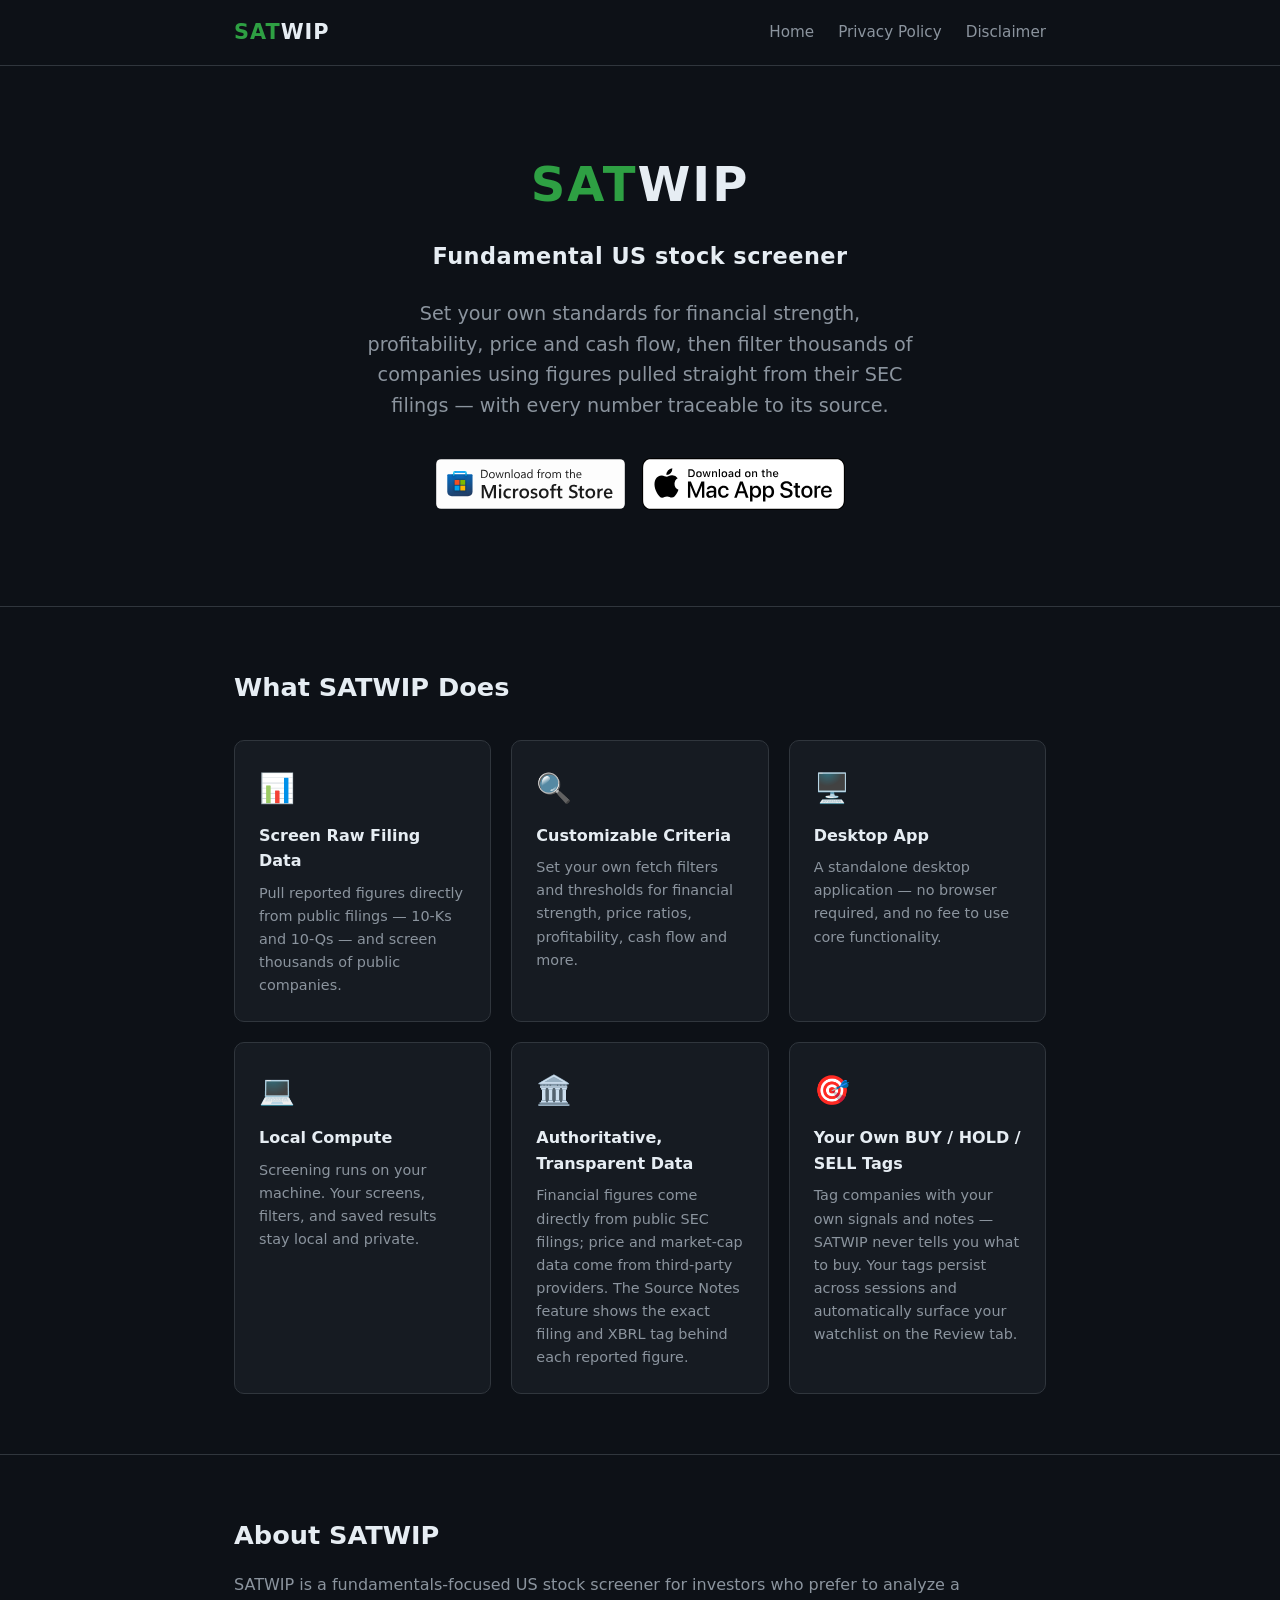
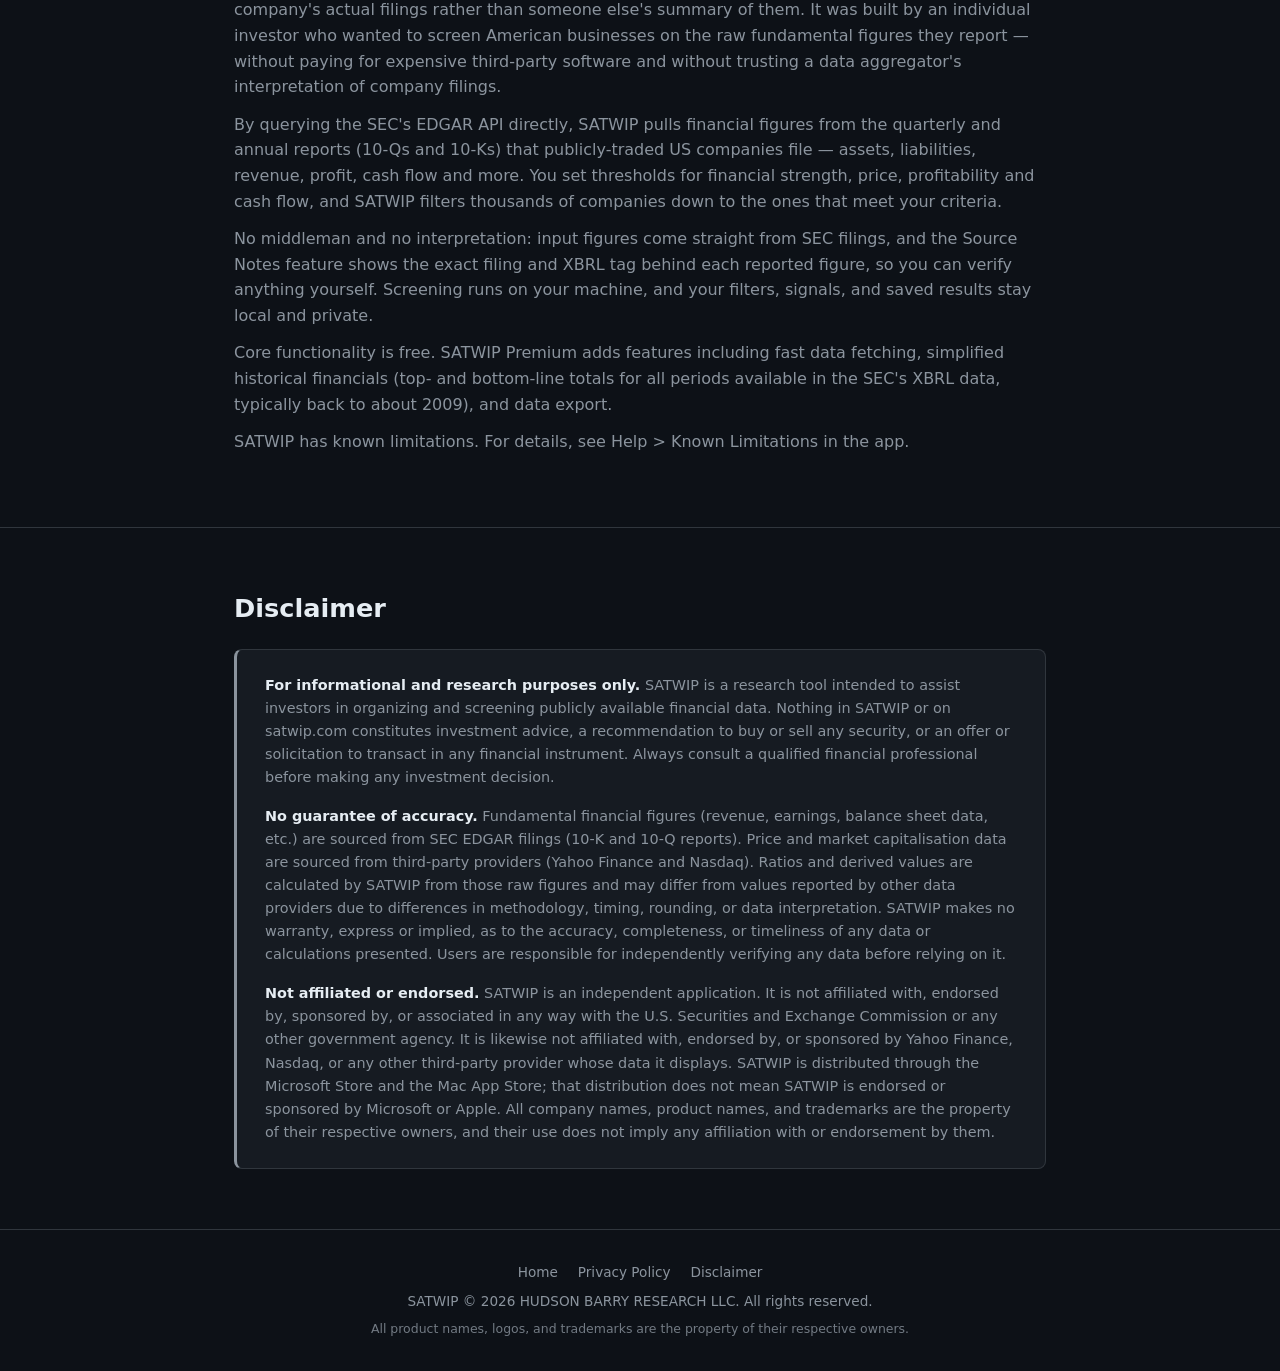
==== index.html @ ef0b73c1 "Add Open Graph / Twitter card metadata and branded share image Link previews (LinkedIn, X, Slack, iM" ====
<!DOCTYPE html>
<html lang="en">
<head>
  <meta charset="UTF-8" />
  <meta name="viewport" content="width=device-width, initial-scale=1.0" />
  <title>SATWIP</title>
  <meta name="description" content="SATWIP is a desktop stock screener for US public companies. Filter thousands of companies on the financial figures they report to the SEC — every number traceable to its source filing. Available for Windows on the Microsoft Store and for macOS on the Mac App Store." />
  <link rel="canonical" href="https://satwip.com/index.html" />
  <!-- Social sharing (Open Graph / Twitter). og-image.png is generated by tools/make_og_image.py -->
  <meta property="og:type" content="website" />
  <meta property="og:site_name" content="SATWIP" />
  <meta property="og:title" content="SATWIP" />
  <meta property="og:description" content="SATWIP is a desktop stock screener for US public companies. Filter thousands of companies on the financial figures they report to the SEC — every number traceable to its source filing. Available for Windows on the Microsoft Store and for macOS on the Mac App Store." />
  <meta property="og:url" content="https://satwip.com/index.html" />
  <meta property="og:image" content="https://satwip.com/og-image.png" />
  <meta property="og:image:width" content="1200" />
  <meta property="og:image:height" content="630" />
  <meta property="og:image:alt" content="SATWIP — Fundamental US stock screener" />
  <meta name="twitter:card" content="summary_large_image" />
  <meta name="twitter:title" content="SATWIP" />
  <meta name="twitter:description" content="SATWIP is a desktop stock screener for US public companies. Filter thousands of companies on the financial figures they report to the SEC — every number traceable to its source filing." />
  <meta name="twitter:image" content="https://satwip.com/og-image.png" />
  <link rel="icon" href="favicon.ico" sizes="any" />
  <link rel="stylesheet" href="styles.css" />
</head>
<body>

  <nav>
    <div class="container">
      <a class="nav-brand" href="index.html" style="text-decoration:none;"><span>SAT</span>WIP</a>
      <div class="nav-links">
        <a href="index.html">Home</a>
        <a href="privacy-policy.html">Privacy Policy</a>
        <a href="index.html#disclaimer">Disclaimer</a>
      </div>
    </div>
  </nav>

  <main>

    <!-- Hero -->
    <section class="hero">
      <div class="container">
        <h1><span>SAT</span>WIP</h1>
        <p class="tagline">Fundamental US stock screener</p>
        <p>Set your own standards for financial strength, profitability, price and cash flow, then filter thousands of companies using figures pulled straight from their SEC filings — with every number traceable to its source.</p>

        <!-- Store badges. Use each store's OFFICIAL badge artwork — do not recreate.
             Microsoft: download "Get it from Microsoft" from https://apps.microsoft.com/badge,
               save as get-it-from-microsoft.svg in the site root.
             Apple: official "Download on the Mac App Store" badge from the Marketing Toolbox
               (get-it-from-apple-black.svg / get-it-from-apple-white.svg). The white variant
               is used below because the hero background is dark. -->
        <div class="store-badges">
          <a class="btn-store-badge" href="https://apps.microsoft.com/detail/9NMK9247HX1N" target="_blank" rel="noopener">
            <img src="get-it-from-microsoft.svg" alt="Get it from Microsoft" height="52" />
          </a>
          <a class="btn-store-badge" href="https://apps.apple.com/app/satwip/id6785042838" target="_blank" rel="noopener">
            <img src="get-it-from-apple-white.svg" alt="Download on the Mac App Store" height="52" />
          </a>
        </div>

      </div>
    </section>

    <!-- Features -->
    <section class="features">
      <div class="container">
        <h2>What SATWIP Does</h2>
        <div class="cards">

          <div class="card">
            <div class="card-icon">📊</div>
            <h3>Screen Raw Filing Data</h3>
            <p>Pull reported figures directly from public filings — 10-Ks and 10-Qs — and screen thousands of public companies.</p>
          </div>

          <div class="card">
            <div class="card-icon">🔍</div>
            <h3>Customizable Criteria</h3>
            <p>Set your own fetch filters and thresholds for financial strength, price ratios, profitability, cash flow and more.</p>
          </div>

          <div class="card">
            <div class="card-icon">🖥️</div>
            <h3>Desktop App</h3>
            <p>A standalone desktop application — no browser required, and no fee to use core functionality.</p>
          </div>

          <div class="card">
            <div class="card-icon">💻</div>
            <h3>Local Compute</h3>
            <p>Screening runs on your machine. Your screens, filters, and saved results stay local and private.</p>
          </div>

          <div class="card">
            <div class="card-icon">🏛️</div>
            <h3>Authoritative, Transparent Data</h3>
            <p>Financial figures come directly from public SEC filings; price and market-cap data come from third-party providers. The Source Notes feature shows the exact filing and XBRL tag behind each reported figure.</p>
          </div>

          <div class="card">
            <div class="card-icon">🎯</div>
            <h3>Your Own BUY / HOLD / SELL Tags</h3>
            <p>Tag companies with your own signals and notes — SATWIP never tells you what to buy. Your tags persist across sessions and automatically surface your watchlist on the Review tab.</p>
          </div>

        </div>
      </div>
    </section>

    <!-- About -->
    <section class="about">
      <div class="container">
        <h2>About SATWIP</h2>
        <p>SATWIP is a fundamentals-focused US stock screener for investors who prefer to analyze a company's actual filings rather than someone else's summary of them. It was built by an individual investor who wanted to screen American businesses on the raw fundamental figures they report — without paying for expensive third-party software and without trusting a data aggregator's interpretation of company filings.</p>
        <p>By querying the SEC's EDGAR API directly, SATWIP pulls financial figures from the quarterly and annual reports (10-Qs and 10-Ks) that publicly-traded US companies file — assets, liabilities, revenue, profit, cash flow and more. You set thresholds for financial strength, price, profitability and cash flow, and SATWIP filters thousands of companies down to the ones that meet your criteria.</p>
        <p>No middleman and no interpretation: input figures come straight from SEC filings, and the Source Notes feature shows the exact filing and XBRL tag behind each reported figure, so you can verify anything yourself. Screening runs on your machine, and your filters, signals, and saved results stay local and private.</p>
        <p>Core functionality is free. SATWIP Premium adds features including fast data fetching, simplified historical financials (top- and bottom-line totals for all periods available in the SEC's XBRL data, typically back to about 2009), and data export.</p>
        <p>SATWIP has known limitations. For details, see Help &gt; Known Limitations in the app.</p>
      </div>
    </section>

    <!-- Disclaimer -->
    <section class="disclaimer" id="disclaimer">
      <div class="container">
        <h2>Disclaimer</h2>
        <div class="disclaimer-box">
          <p><strong>For informational and research purposes only.</strong> SATWIP is a research tool intended to assist investors in organizing and screening publicly available financial data. Nothing in SATWIP or on satwip.com constitutes investment advice, a recommendation to buy or sell any security, or an offer or solicitation to transact in any financial instrument. Always consult a qualified financial professional before making any investment decision.</p>
          <p><strong>No guarantee of accuracy.</strong> Fundamental financial figures (revenue, earnings, balance sheet data, etc.) are sourced from SEC EDGAR filings (10-K and 10-Q reports). Price and market capitalisation data are sourced from third-party providers (Yahoo Finance and Nasdaq). Ratios and derived values are calculated by SATWIP from those raw figures and may differ from values reported by other data providers due to differences in methodology, timing, rounding, or data interpretation. SATWIP makes no warranty, express or implied, as to the accuracy, completeness, or timeliness of any data or calculations presented. Users are responsible for independently verifying any data before relying on it.</p>
          <p><strong>Not affiliated or endorsed.</strong> SATWIP is an independent application. It is not affiliated with, endorsed by, sponsored by, or associated in any way with the U.S. Securities and Exchange Commission or any other government agency. It is likewise not affiliated with, endorsed by, or sponsored by Yahoo Finance, Nasdaq, or any other third-party provider whose data it displays. SATWIP is distributed through the Microsoft Store and the Mac App Store; that distribution does not mean SATWIP is endorsed or sponsored by Microsoft or Apple. All company names, product names, and trademarks are the property of their respective owners, and their use does not imply any affiliation with or endorsement by them.</p>
        </div>
      </div>
    </section>

  </main>

  <footer>
    <div class="container">
      <div class="footer-links">
        <a href="index.html">Home</a>
        <a href="privacy-policy.html">Privacy Policy</a>
        <a href="index.html#disclaimer">Disclaimer</a>
      </div>
      <p>SATWIP &copy; 2026 HUDSON BARRY RESEARCH LLC. All rights reserved.</p>
      <p class="footer-legal">All product names, logos, and trademarks are the property of their respective owners.</p>
    </div>
  </footer>

</body>
</html>
---- styles.css ----
/* ===== Reset & Base ===== */
*, *::before, *::after { box-sizing: border-box; margin: 0; padding: 0; }

:root {
  --bg:        #0d1117;
  --bg-card:   #161b22;
  --border:    #30363d;
  --accent:    #2ea043;
  --accent-hover: #3fb950;
  --text:      #e6edf3;
  --text-muted:#8b949e;
  --font: 'Segoe UI', system-ui, -apple-system, sans-serif;
}

html { scroll-behavior: smooth; }

body {
  background: var(--bg);
  color: var(--text);
  font-family: var(--font);
  font-size: 16px;
  line-height: 1.6;
}

a { color: var(--accent); text-decoration: none; }
a:hover { color: var(--accent-hover); text-decoration: underline; }

/* ===== Layout ===== */
.container { max-width: 860px; margin: 0 auto; padding: 0 24px; }

/* ===== Nav ===== */
nav {
  border-bottom: 1px solid var(--border);
  padding: 16px 0;
  position: sticky; top: 0;
  background: var(--bg);
  z-index: 100;
}
nav .container { display: flex; align-items: center; justify-content: space-between; }
.nav-brand { font-size: 1.3rem; font-weight: 700; color: var(--text); letter-spacing: 1px; }
.nav-brand span { color: var(--accent); }
.nav-brand:hover { color: var(--text); text-decoration: none; }
.nav-links { display: flex; gap: 24px; }
.nav-links a { color: var(--text-muted); font-size: 0.95rem; }
.nav-links a:hover { color: var(--text); text-decoration: none; }

/* ===== Hero ===== */
.hero {
  text-align: center;
  padding: 80px 0 60px;
  border-bottom: 1px solid var(--border);
}
.hero h1 { font-size: 3rem; font-weight: 800; letter-spacing: 2px; margin-bottom: 16px; }
.hero h1 span { color: var(--accent); }
.hero .tagline { font-size: 1.4rem; font-weight: 600; color: var(--text); margin-bottom: 24px; letter-spacing: 0.5px; }
.hero p { font-size: 1.2rem; color: var(--text-muted); max-width: 560px; margin: 0 auto 36px; }

.store-badges {
  display: flex;
  justify-content: center;
  align-items: center;
  gap: 16px;
  flex-wrap: wrap;
  margin: 8px auto 36px;
}
.btn-store-badge {
  display: inline-block;
  transition: transform 0.15s ease;
}
.btn-store-badge:hover { transform: scale(1.04); text-decoration: none; }
.btn-store-badge img { display: block; height: 52px; width: auto; }
.hero .coming-soon {
  display: block;
  color: var(--text-muted);
  font-size: 1.1rem; font-weight: 600;
  letter-spacing: 0.5px;
}

.platform-note {
  margin-top: 14px;
  font-size: 0.85rem;
  color: var(--text-muted);
}

/* ===== Features ===== */
.features { padding: 60px 0; border-bottom: 1px solid var(--border); }
.features h2 { font-size: 1.6rem; margin-bottom: 32px; }

.cards { display: grid; grid-template-columns: repeat(auto-fit, minmax(240px, 1fr)); gap: 20px; }

.card {
  background: var(--bg-card);
  border: 1px solid var(--border);
  border-radius: 10px;
  padding: 24px;
}
.card-icon { font-size: 1.8rem; margin-bottom: 12px; }
.card h3 { font-size: 1rem; font-weight: 600; margin-bottom: 8px; }
.card p { font-size: 0.9rem; color: var(--text-muted); }

/* ===== About ===== */
.about { padding: 60px 0; border-bottom: 1px solid var(--border); }
.about h2 { font-size: 1.6rem; margin-bottom: 16px; }
.about p { color: var(--text-muted); margin-bottom: 12px; }

/* ===== Disclaimer ===== */
.disclaimer { padding: 60px 0; border-bottom: 1px solid var(--border); }
.disclaimer h2 { font-size: 1.6rem; margin-bottom: 20px; }
.disclaimer-box {
  background: var(--bg-card);
  border: 1px solid var(--border);
  border-left: 3px solid var(--text-muted);
  border-radius: 8px;
  padding: 24px 28px;
}
.disclaimer-box p { color: var(--text-muted); font-size: 0.9rem; margin-bottom: 16px; }
.disclaimer-box p:last-child { margin-bottom: 0; }
.disclaimer-box strong { color: var(--text); font-weight: 600; }

/* ===== Footer ===== */
footer {
  padding: 32px 0;
  text-align: center;
  font-size: 0.85rem;
  color: var(--text-muted);
}
footer a { color: var(--text-muted); }
footer a:hover { color: var(--text); }
footer .footer-links { margin-bottom: 8px; display: flex; justify-content: center; gap: 20px; }
footer .footer-legal { margin-top: 6px; font-size: 0.78rem; opacity: 0.8; }

/* ===== Privacy Policy Page ===== */
.policy-content { padding: 60px 0; }
.policy-content h1 { font-size: 2rem; margin-bottom: 8px; }
.policy-content .updated { color: var(--text-muted); font-size: 0.9rem; margin-bottom: 40px; }
.policy-content h2 { font-size: 1.2rem; margin: 32px 0 12px; color: var(--text); }
.policy-content p, .policy-content li { color: var(--text-muted); margin-bottom: 10px; }
.policy-content ul { padding-left: 20px; }
.policy-content a { color: var(--accent); }

/* ===== Policy table ===== */
.policy-content table {
  width: 100%; border-collapse: collapse;
  font-size: 0.88rem; margin: 16px 0 20px;
}
.policy-content th, .policy-content td {
  border: 1px solid var(--border);
  padding: 8px 12px; text-align: left; vertical-align: top;
}
.policy-content th { background: var(--bg-card); color: var(--text); font-weight: 600; }
.policy-content td { color: var(--text-muted); }

/* ===== Responsive ===== */
@media (max-width: 600px) {
  .hero h1 { font-size: 2.2rem; }
  .nav-links { gap: 16px; }
}
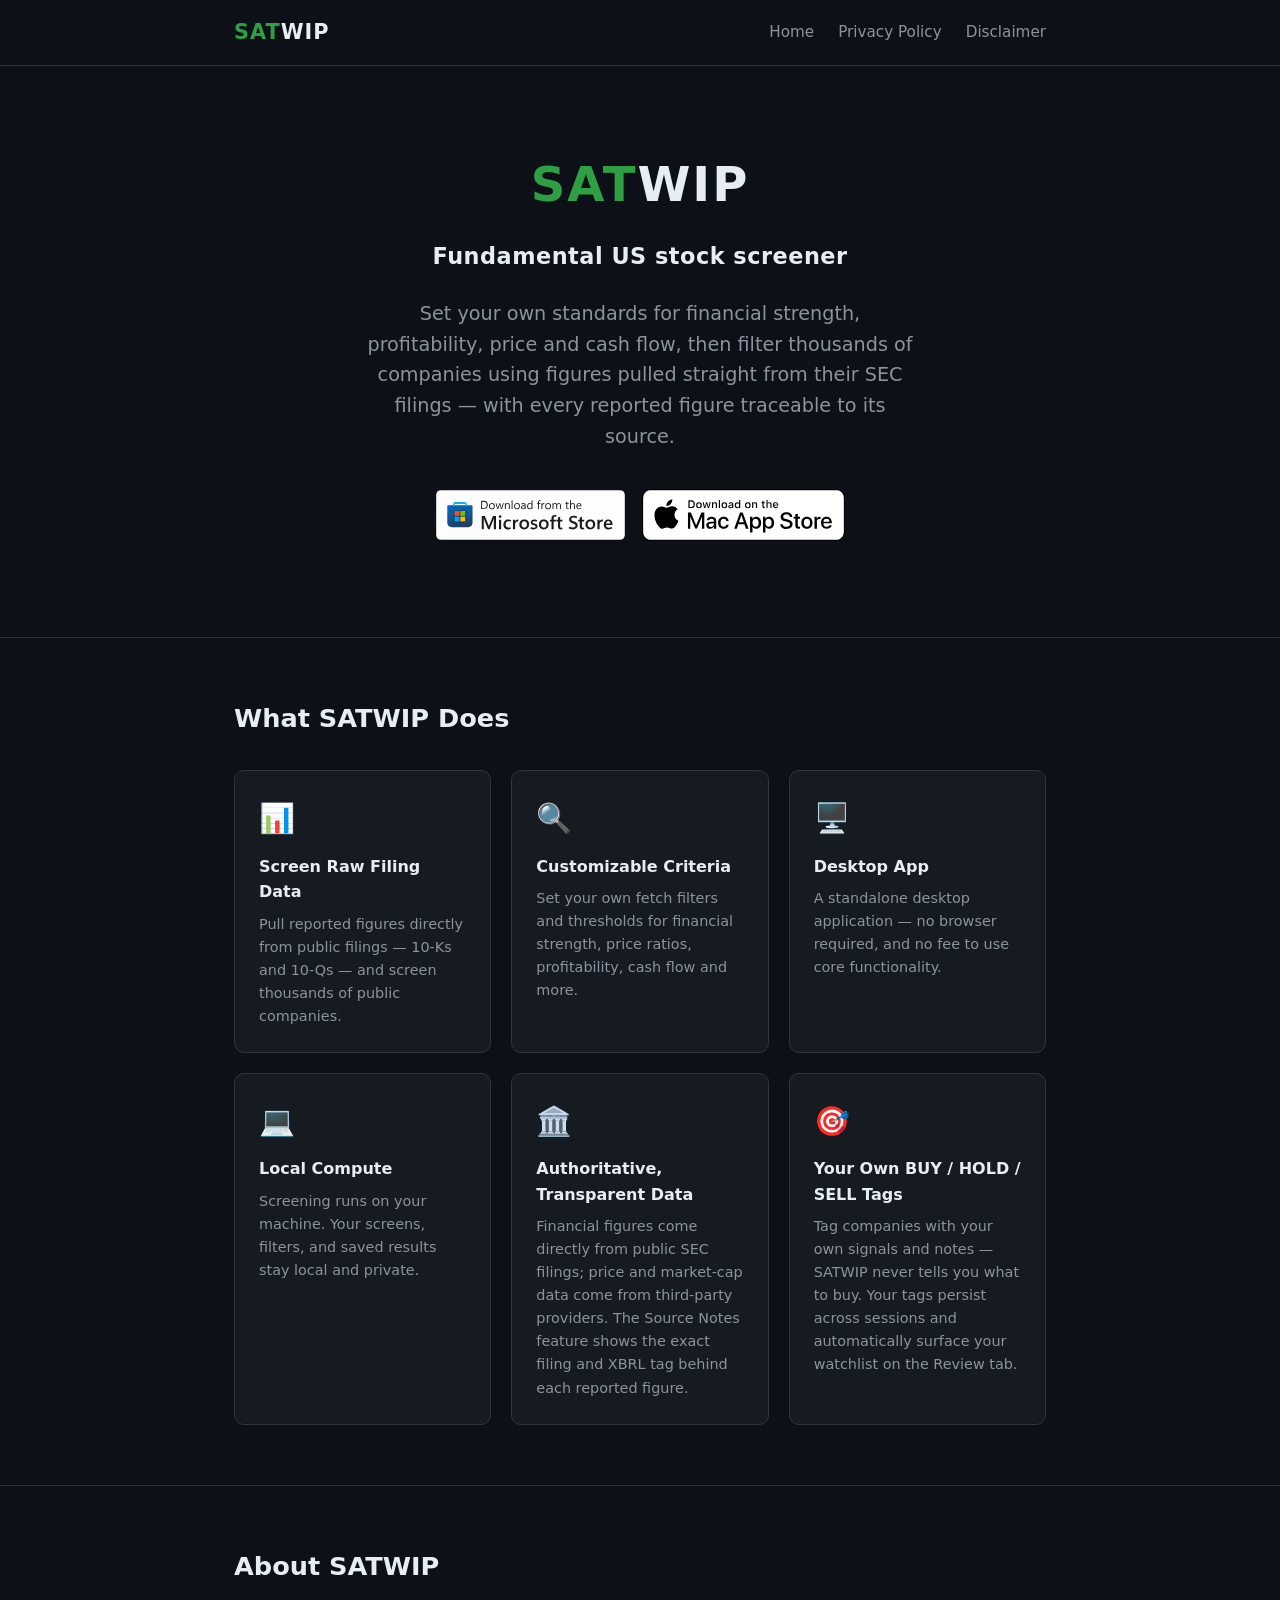
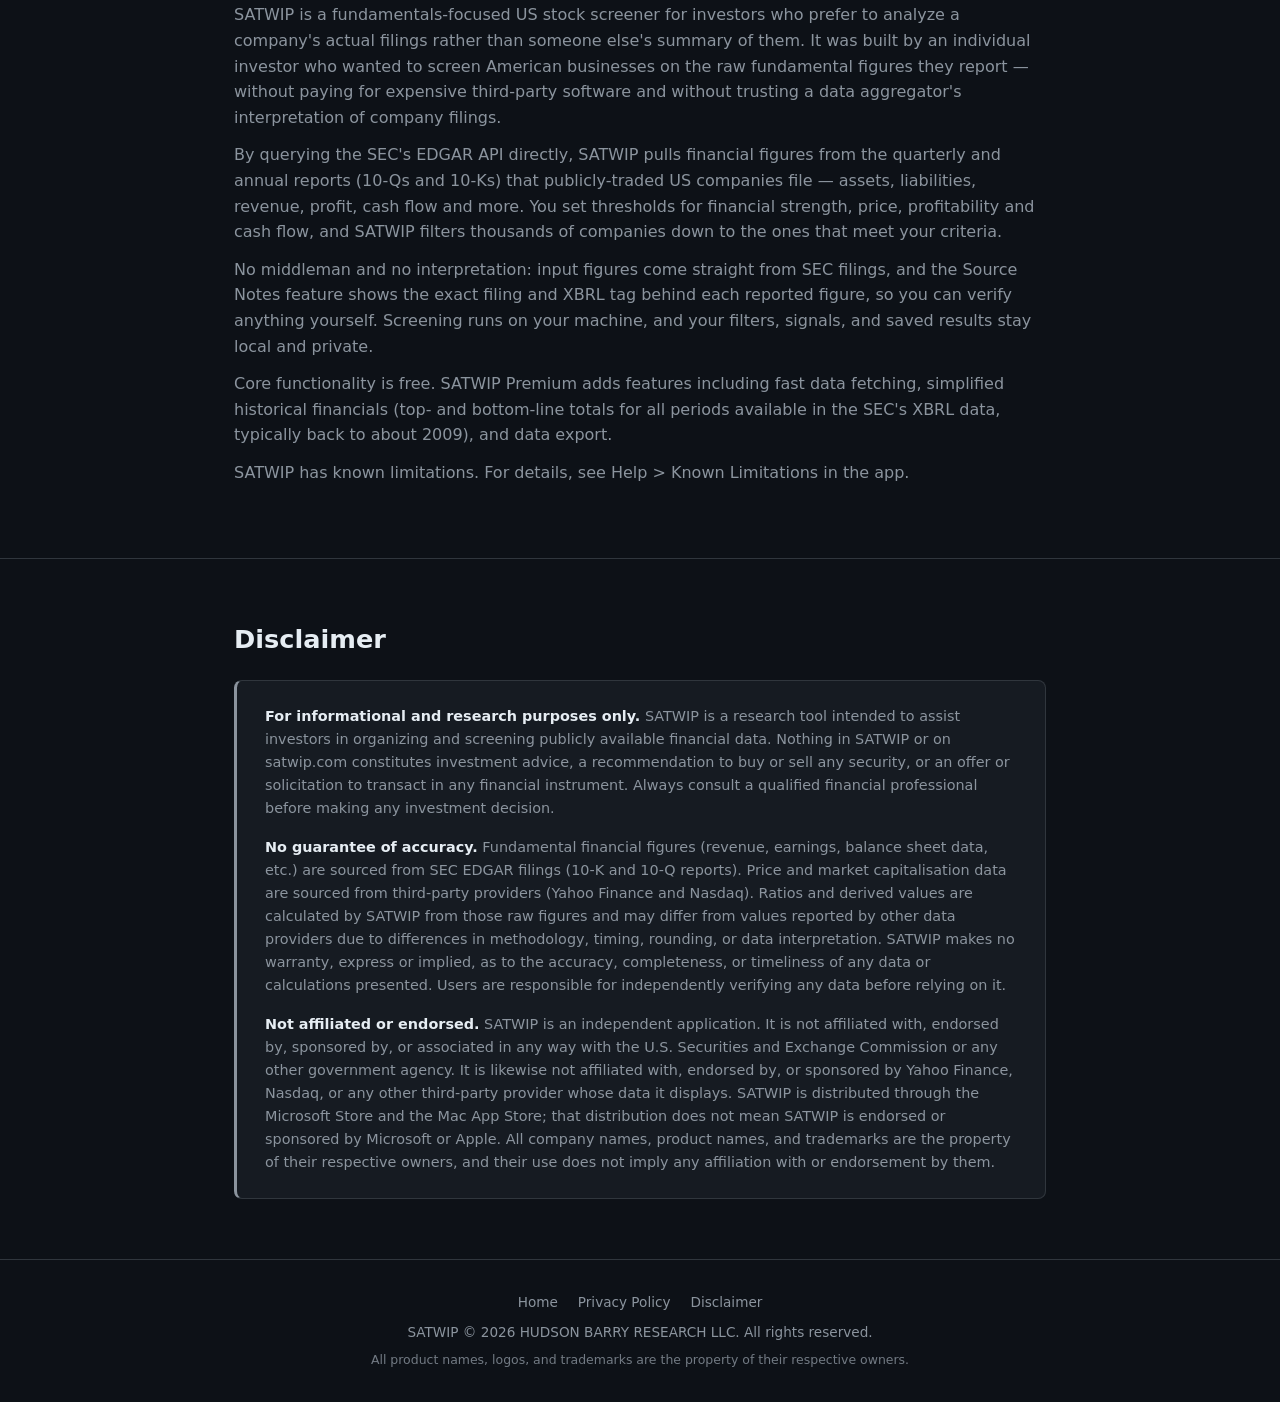
==== commit 52696100: "Hero: match description wording ("every reported figure") Co-Authored-By: Claude Fable 5 <noreply@an" ====
--- a/index.html
+++ b/index.html
@@ -4,13 +4,13 @@
   <meta charset="UTF-8" />
   <meta name="viewport" content="width=device-width, initial-scale=1.0" />
   <title>SATWIP</title>
-  <meta name="description" content="SATWIP is a desktop stock screener for US public companies. Filter thousands of companies on the financial figures they report to the SEC — every number traceable to its source filing. Available for Windows on the Microsoft Store and for macOS on the Mac App Store." />
+  <meta name="description" content="SATWIP is a desktop stock screener for US public companies. Filter thousands of companies on the financial figures they report to the SEC — every reported figure traceable to its source filing. Available for Windows on the Microsoft Store and for macOS on the Mac App Store." />
   <link rel="canonical" href="https://satwip.com/index.html" />
   <!-- Social sharing (Open Graph / Twitter). og-image.png is generated by tools/make_og_image.py -->
   <meta property="og:type" content="website" />
   <meta property="og:site_name" content="SATWIP" />
   <meta property="og:title" content="SATWIP" />
-  <meta property="og:description" content="SATWIP is a desktop stock screener for US public companies. Filter thousands of companies on the financial figures they report to the SEC — every number traceable to its source filing. Available for Windows on the Microsoft Store and for macOS on the Mac App Store." />
+  <meta property="og:description" content="SATWIP is a desktop stock screener for US public companies. Filter thousands of companies on the financial figures they report to the SEC — every reported figure traceable to its source filing. Available for Windows on the Microsoft Store and for macOS on the Mac App Store." />
   <meta property="og:url" content="https://satwip.com/index.html" />
   <meta property="og:image" content="https://satwip.com/og-image.png" />
   <meta property="og:image:width" content="1200" />
@@ -18,7 +18,7 @@
   <meta property="og:image:alt" content="SATWIP — Fundamental US stock screener" />
   <meta name="twitter:card" content="summary_large_image" />
   <meta name="twitter:title" content="SATWIP" />
-  <meta name="twitter:description" content="SATWIP is a desktop stock screener for US public companies. Filter thousands of companies on the financial figures they report to the SEC — every number traceable to its source filing." />
+  <meta name="twitter:description" content="SATWIP is a desktop stock screener for US public companies. Filter thousands of companies on the financial figures they report to the SEC — every reported figure traceable to its source filing." />
   <meta name="twitter:image" content="https://satwip.com/og-image.png" />
   <link rel="icon" href="favicon.ico" sizes="any" />
   <link rel="stylesheet" href="styles.css" />
@@ -43,7 +43,7 @@
       <div class="container">
         <h1><span>SAT</span>WIP</h1>
         <p class="tagline">Fundamental US stock screener</p>
-        <p>Set your own standards for financial strength, profitability, price and cash flow, then filter thousands of companies using figures pulled straight from their SEC filings — with every number traceable to its source.</p>
+        <p>Set your own standards for financial strength, profitability, price and cash flow, then filter thousands of companies using figures pulled straight from their SEC filings — with every reported figure traceable to its source.</p>
 
         <!-- Store badges. Use each store's OFFICIAL badge artwork — do not recreate.
              Microsoft: download "Get it from Microsoft" from https://apps.microsoft.com/badge,
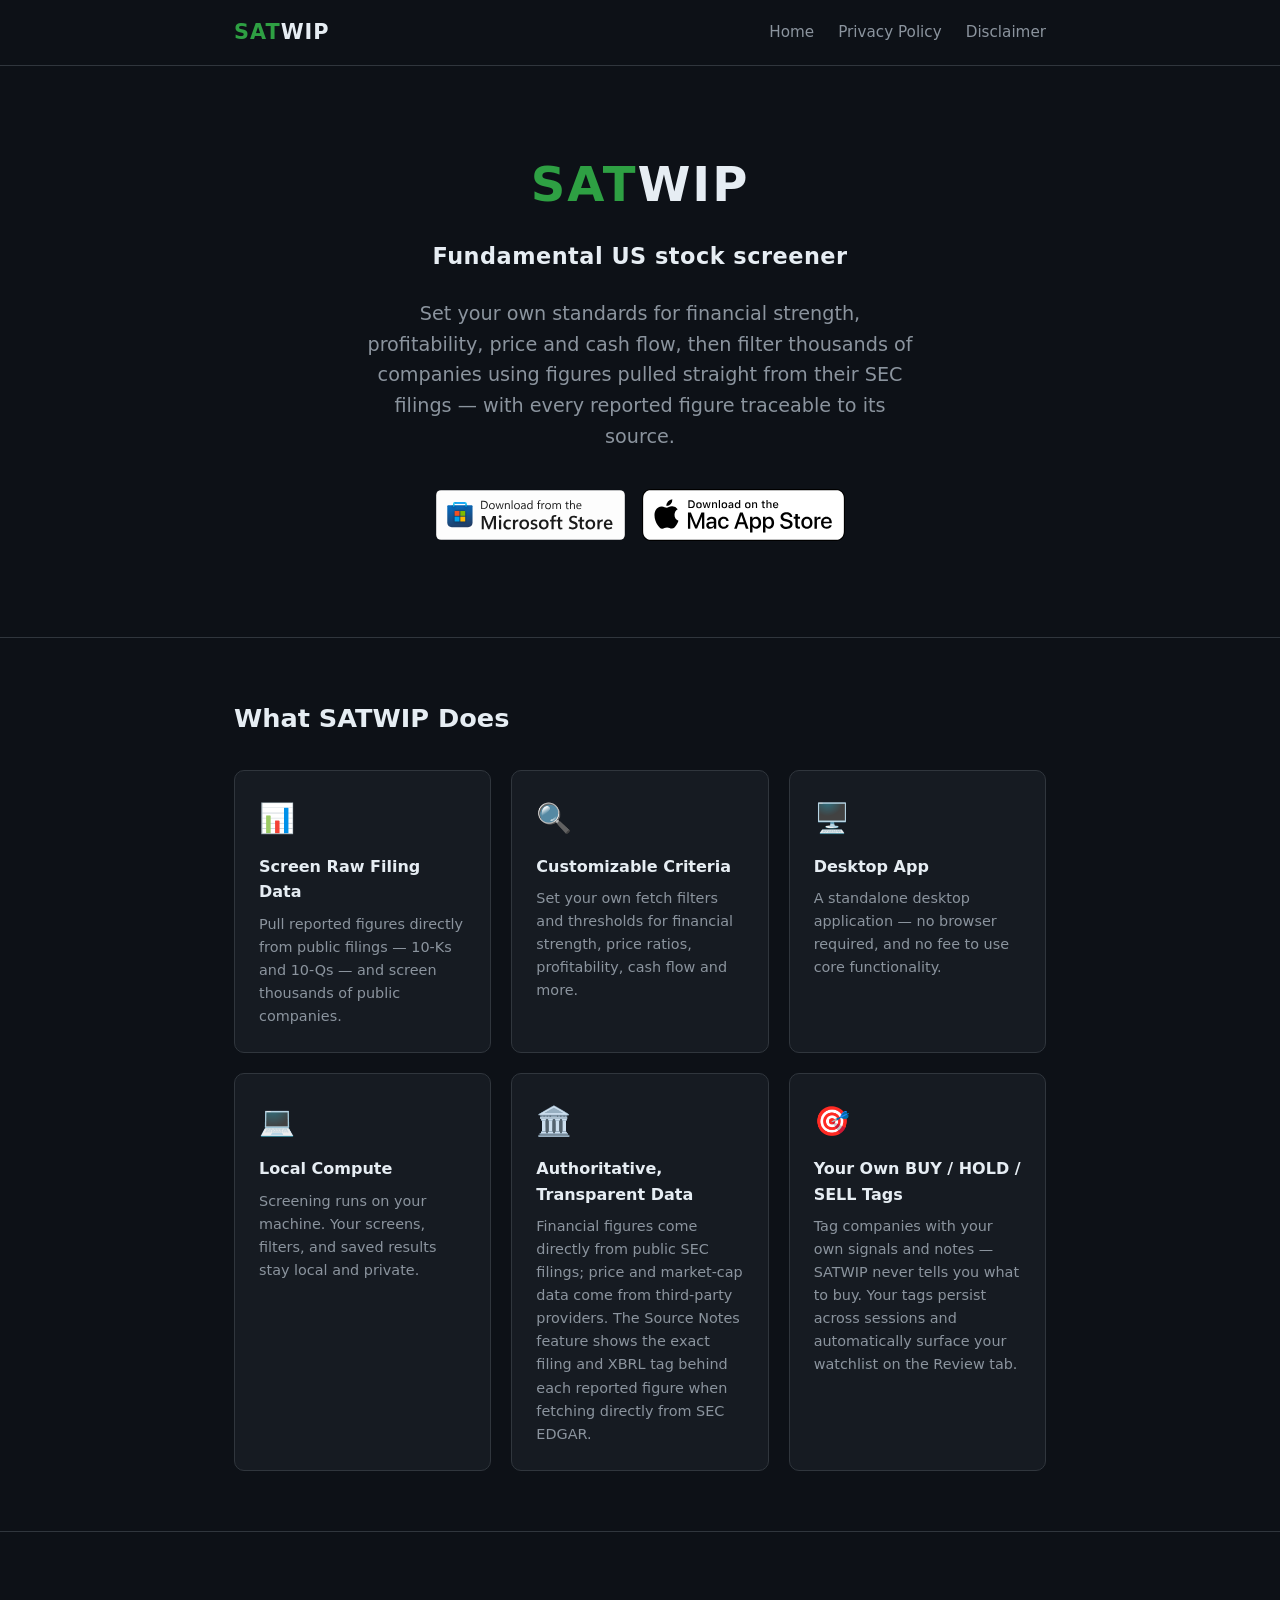
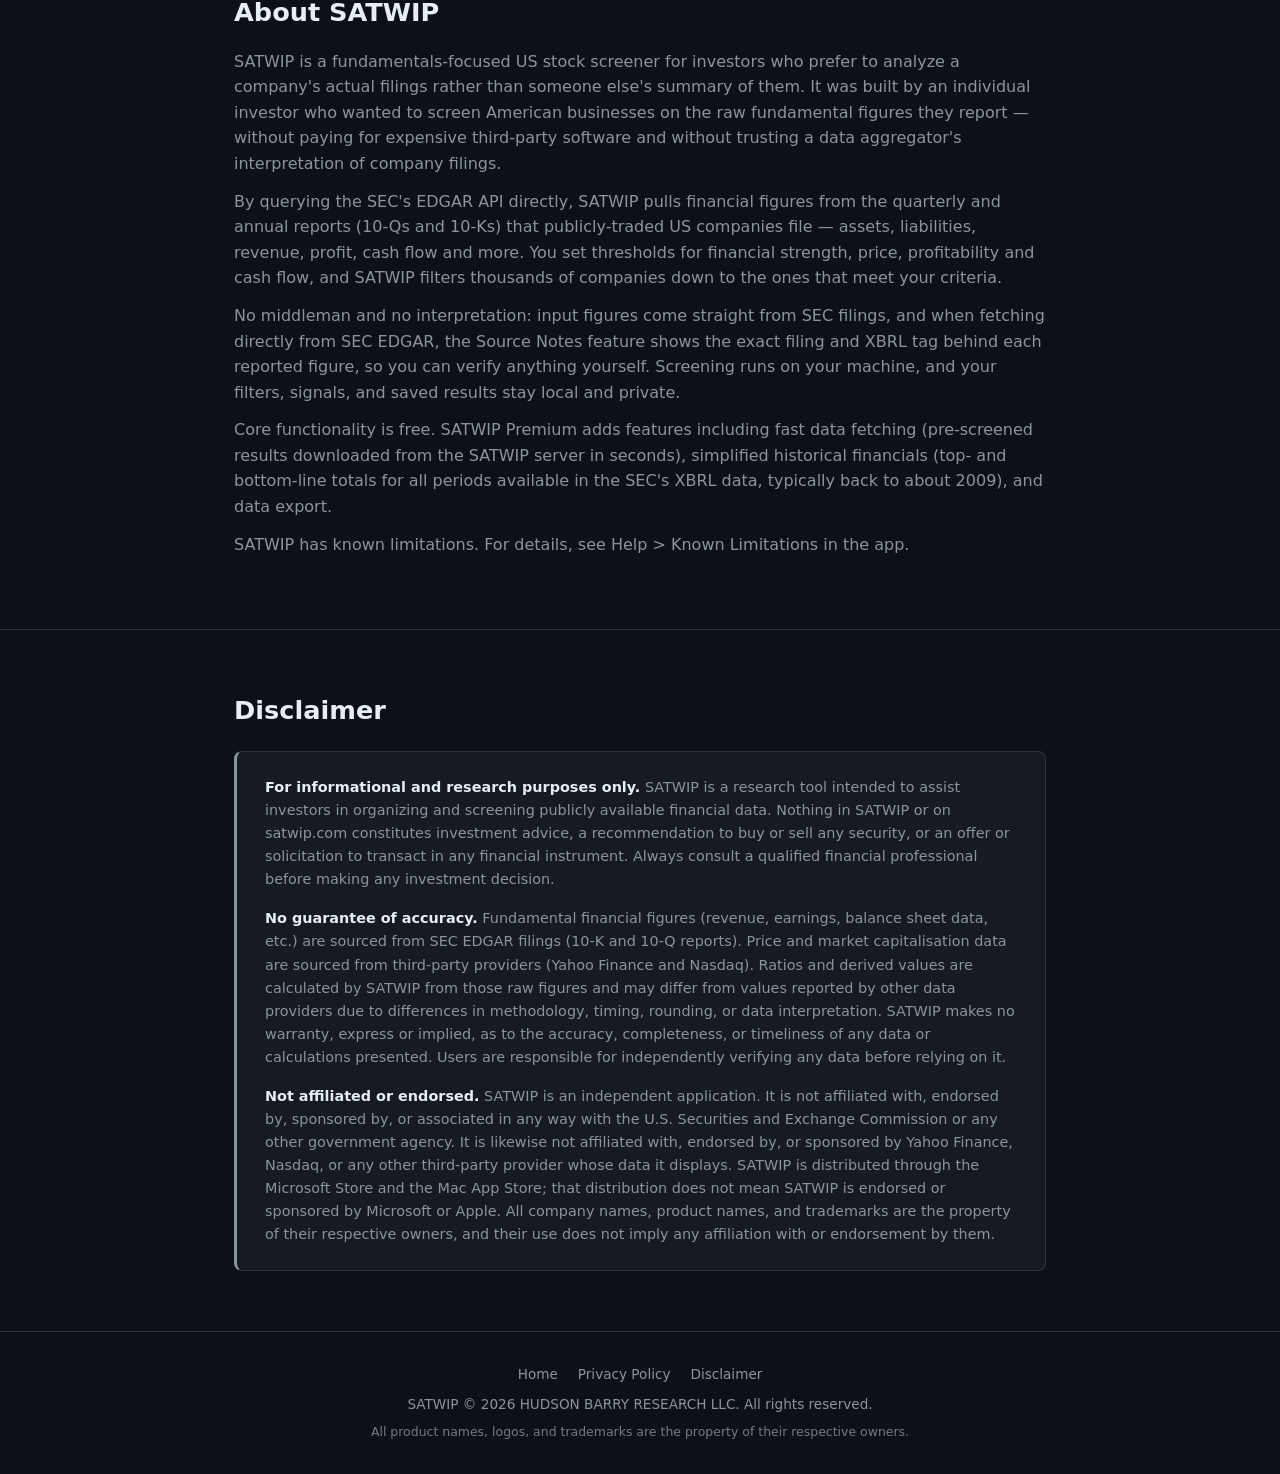
==== commit 946ba003: "Qualify Source Notes as Direct-Fetch-only; note Fast Fetch results are server-computed Co-Authored-B" ====
--- a/index.html
+++ b/index.html
@@ -96,7 +96,7 @@
           <div class="card">
             <div class="card-icon">🏛️</div>
             <h3>Authoritative, Transparent Data</h3>
-            <p>Financial figures come directly from public SEC filings; price and market-cap data come from third-party providers. The Source Notes feature shows the exact filing and XBRL tag behind each reported figure.</p>
+            <p>Financial figures come directly from public SEC filings; price and market-cap data come from third-party providers. The Source Notes feature shows the exact filing and XBRL tag behind each reported figure when fetching directly from SEC EDGAR.</p>
           </div>
 
           <div class="card">
@@ -115,8 +115,8 @@
         <h2>About SATWIP</h2>
         <p>SATWIP is a fundamentals-focused US stock screener for investors who prefer to analyze a company's actual filings rather than someone else's summary of them. It was built by an individual investor who wanted to screen American businesses on the raw fundamental figures they report — without paying for expensive third-party software and without trusting a data aggregator's interpretation of company filings.</p>
         <p>By querying the SEC's EDGAR API directly, SATWIP pulls financial figures from the quarterly and annual reports (10-Qs and 10-Ks) that publicly-traded US companies file — assets, liabilities, revenue, profit, cash flow and more. You set thresholds for financial strength, price, profitability and cash flow, and SATWIP filters thousands of companies down to the ones that meet your criteria.</p>
-        <p>No middleman and no interpretation: input figures come straight from SEC filings, and the Source Notes feature shows the exact filing and XBRL tag behind each reported figure, so you can verify anything yourself. Screening runs on your machine, and your filters, signals, and saved results stay local and private.</p>
-        <p>Core functionality is free. SATWIP Premium adds features including fast data fetching, simplified historical financials (top- and bottom-line totals for all periods available in the SEC's XBRL data, typically back to about 2009), and data export.</p>
+        <p>No middleman and no interpretation: input figures come straight from SEC filings, and when fetching directly from SEC EDGAR, the Source Notes feature shows the exact filing and XBRL tag behind each reported figure, so you can verify anything yourself. Screening runs on your machine, and your filters, signals, and saved results stay local and private.</p>
+        <p>Core functionality is free. SATWIP Premium adds features including fast data fetching (pre-screened results downloaded from the SATWIP server in seconds), simplified historical financials (top- and bottom-line totals for all periods available in the SEC's XBRL data, typically back to about 2009), and data export.</p>
         <p>SATWIP has known limitations. For details, see Help &gt; Known Limitations in the app.</p>
       </div>
     </section>
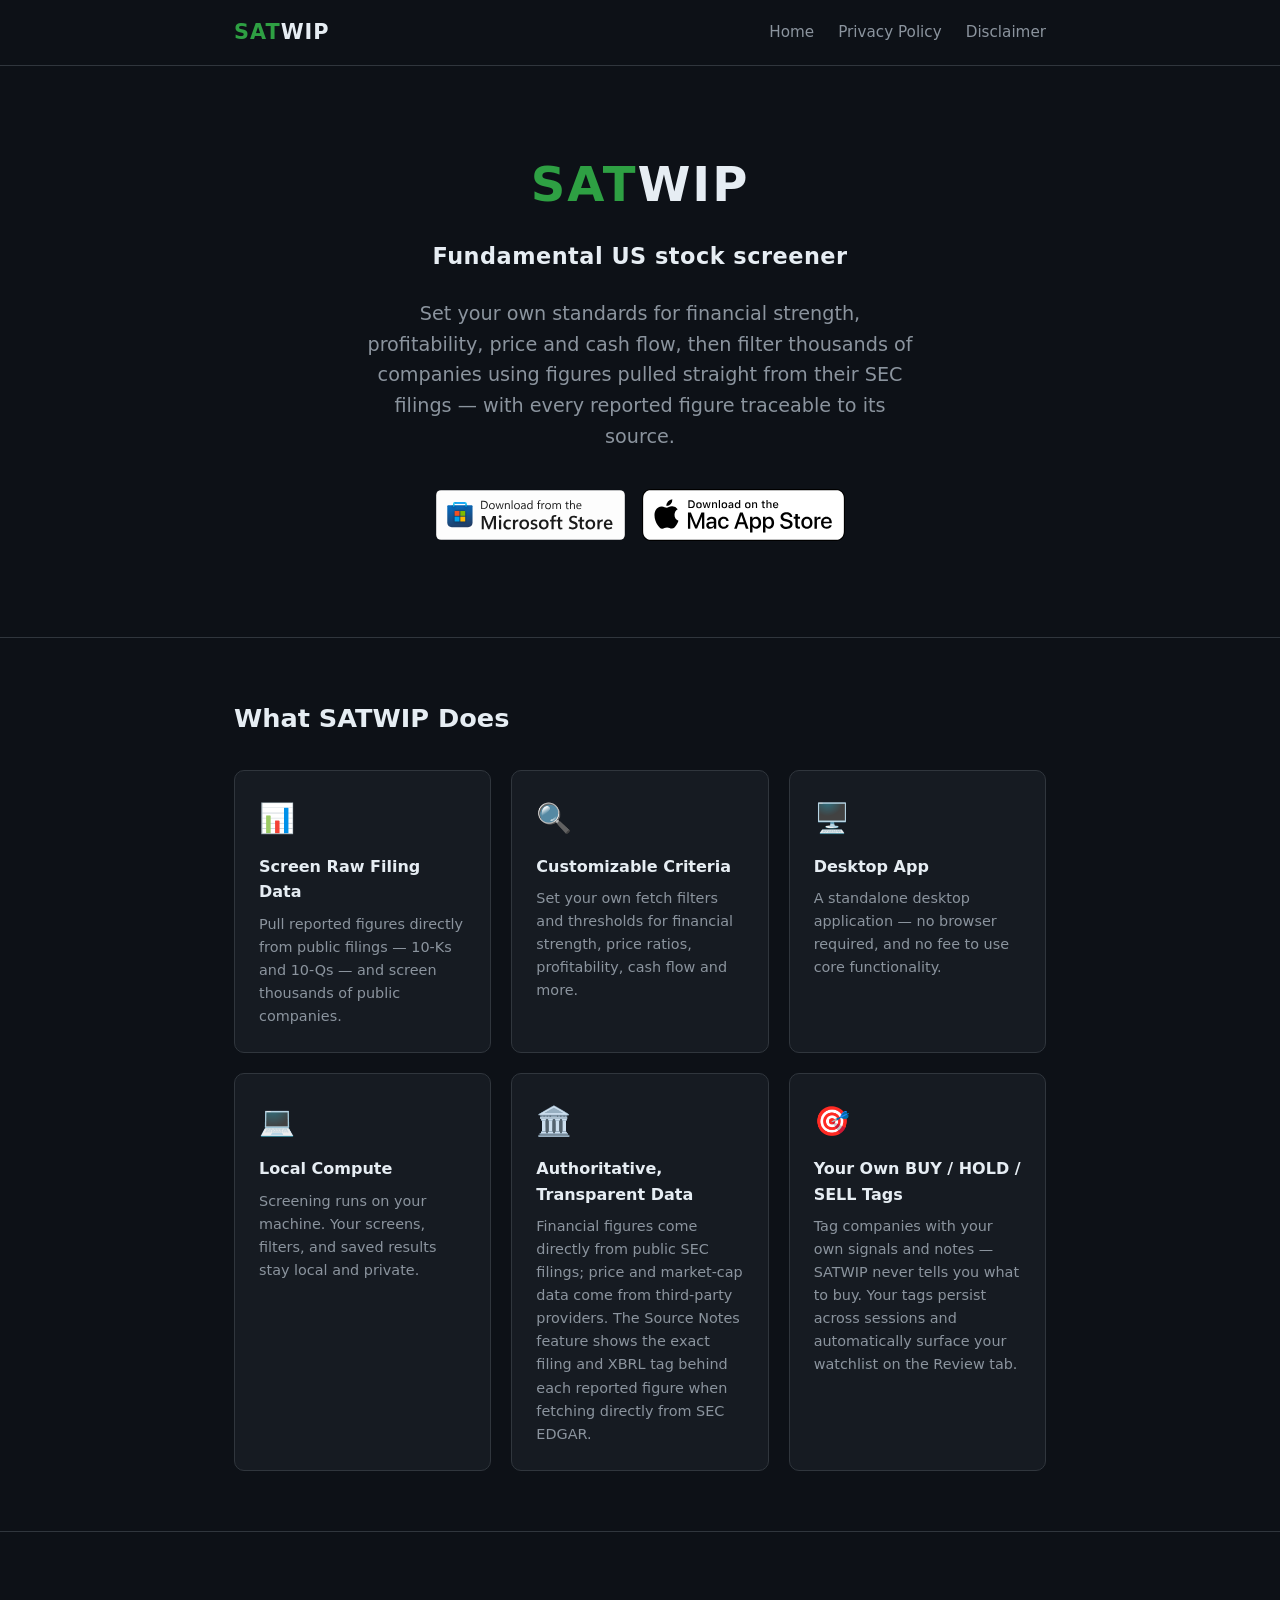
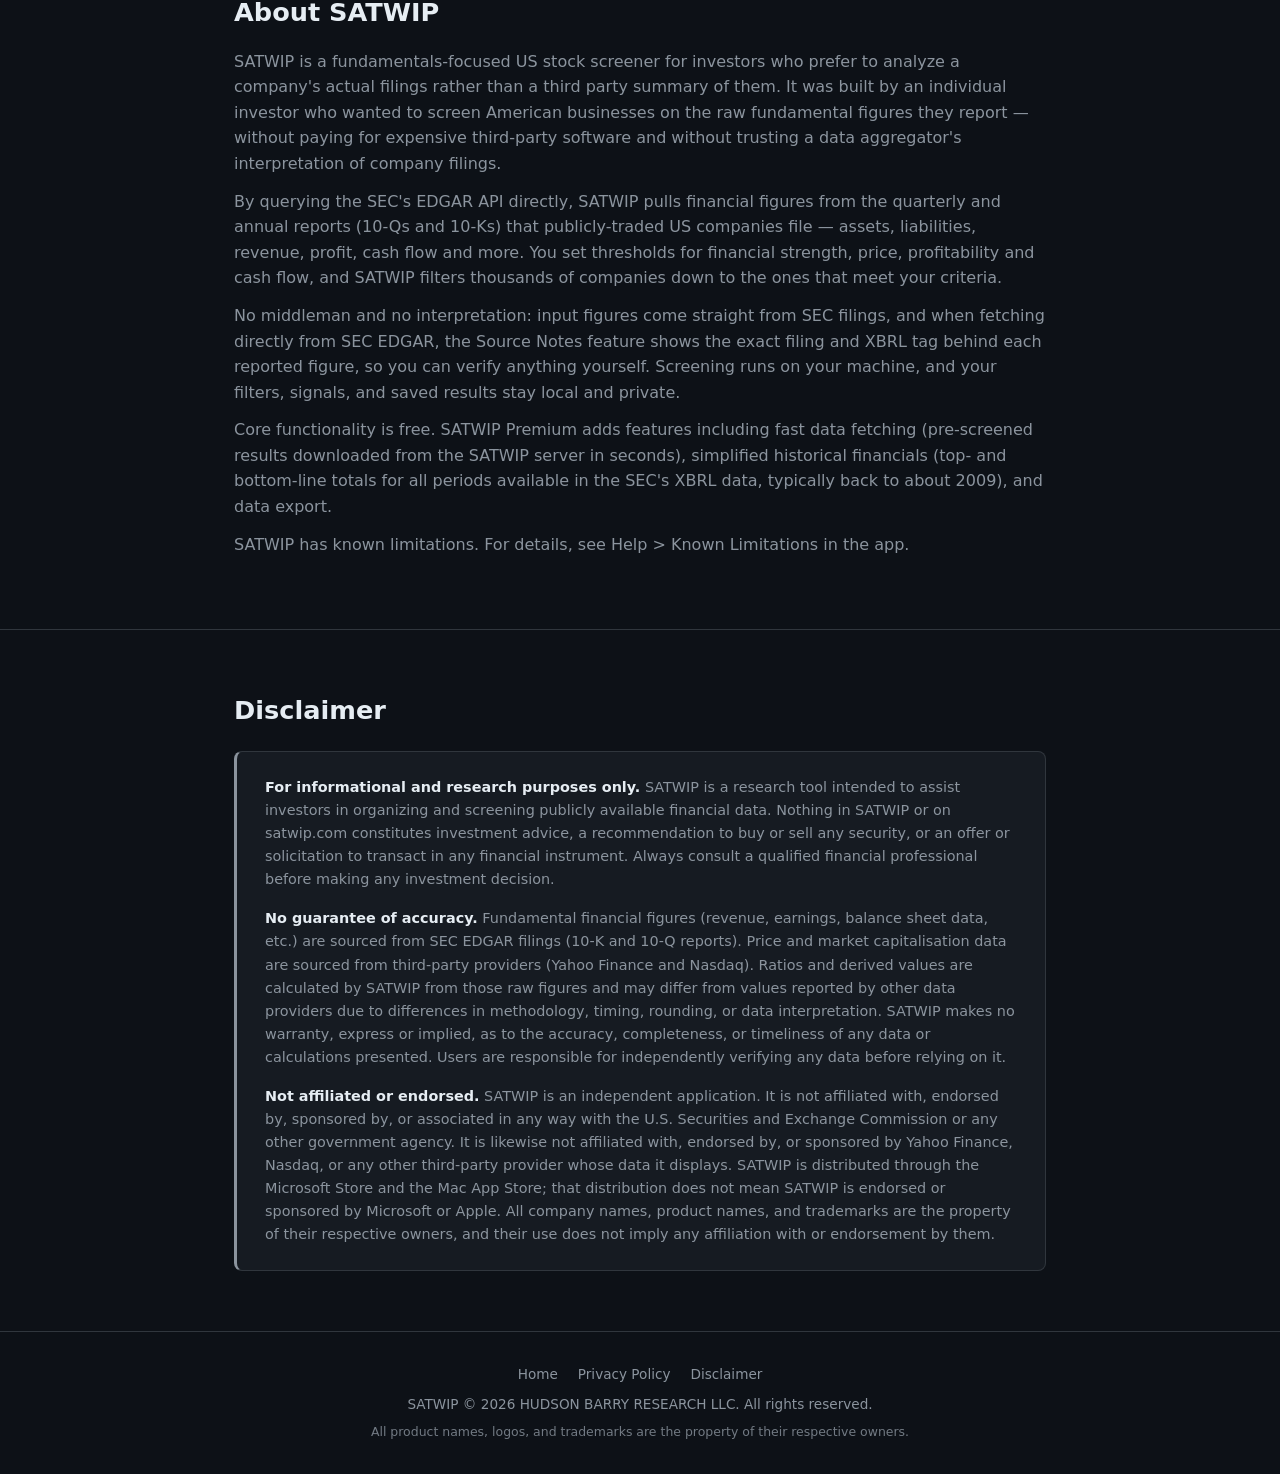
==== commit 1a333663: "About: "someone else's summary" -> "a third party summary" (sync with store listing) Co-Authored-By:" ====
--- a/index.html
+++ b/index.html
@@ -113,7 +113,7 @@
     <section class="about">
       <div class="container">
         <h2>About SATWIP</h2>
-        <p>SATWIP is a fundamentals-focused US stock screener for investors who prefer to analyze a company's actual filings rather than someone else's summary of them. It was built by an individual investor who wanted to screen American businesses on the raw fundamental figures they report — without paying for expensive third-party software and without trusting a data aggregator's interpretation of company filings.</p>
+        <p>SATWIP is a fundamentals-focused US stock screener for investors who prefer to analyze a company's actual filings rather than a third party summary of them. It was built by an individual investor who wanted to screen American businesses on the raw fundamental figures they report — without paying for expensive third-party software and without trusting a data aggregator's interpretation of company filings.</p>
         <p>By querying the SEC's EDGAR API directly, SATWIP pulls financial figures from the quarterly and annual reports (10-Qs and 10-Ks) that publicly-traded US companies file — assets, liabilities, revenue, profit, cash flow and more. You set thresholds for financial strength, price, profitability and cash flow, and SATWIP filters thousands of companies down to the ones that meet your criteria.</p>
         <p>No middleman and no interpretation: input figures come straight from SEC filings, and when fetching directly from SEC EDGAR, the Source Notes feature shows the exact filing and XBRL tag behind each reported figure, so you can verify anything yourself. Screening runs on your machine, and your filters, signals, and saved results stay local and private.</p>
         <p>Core functionality is free. SATWIP Premium adds features including fast data fetching (pre-screened results downloaded from the SATWIP server in seconds), simplified historical financials (top- and bottom-line totals for all periods available in the SEC's XBRL data, typically back to about 2009), and data export.</p>
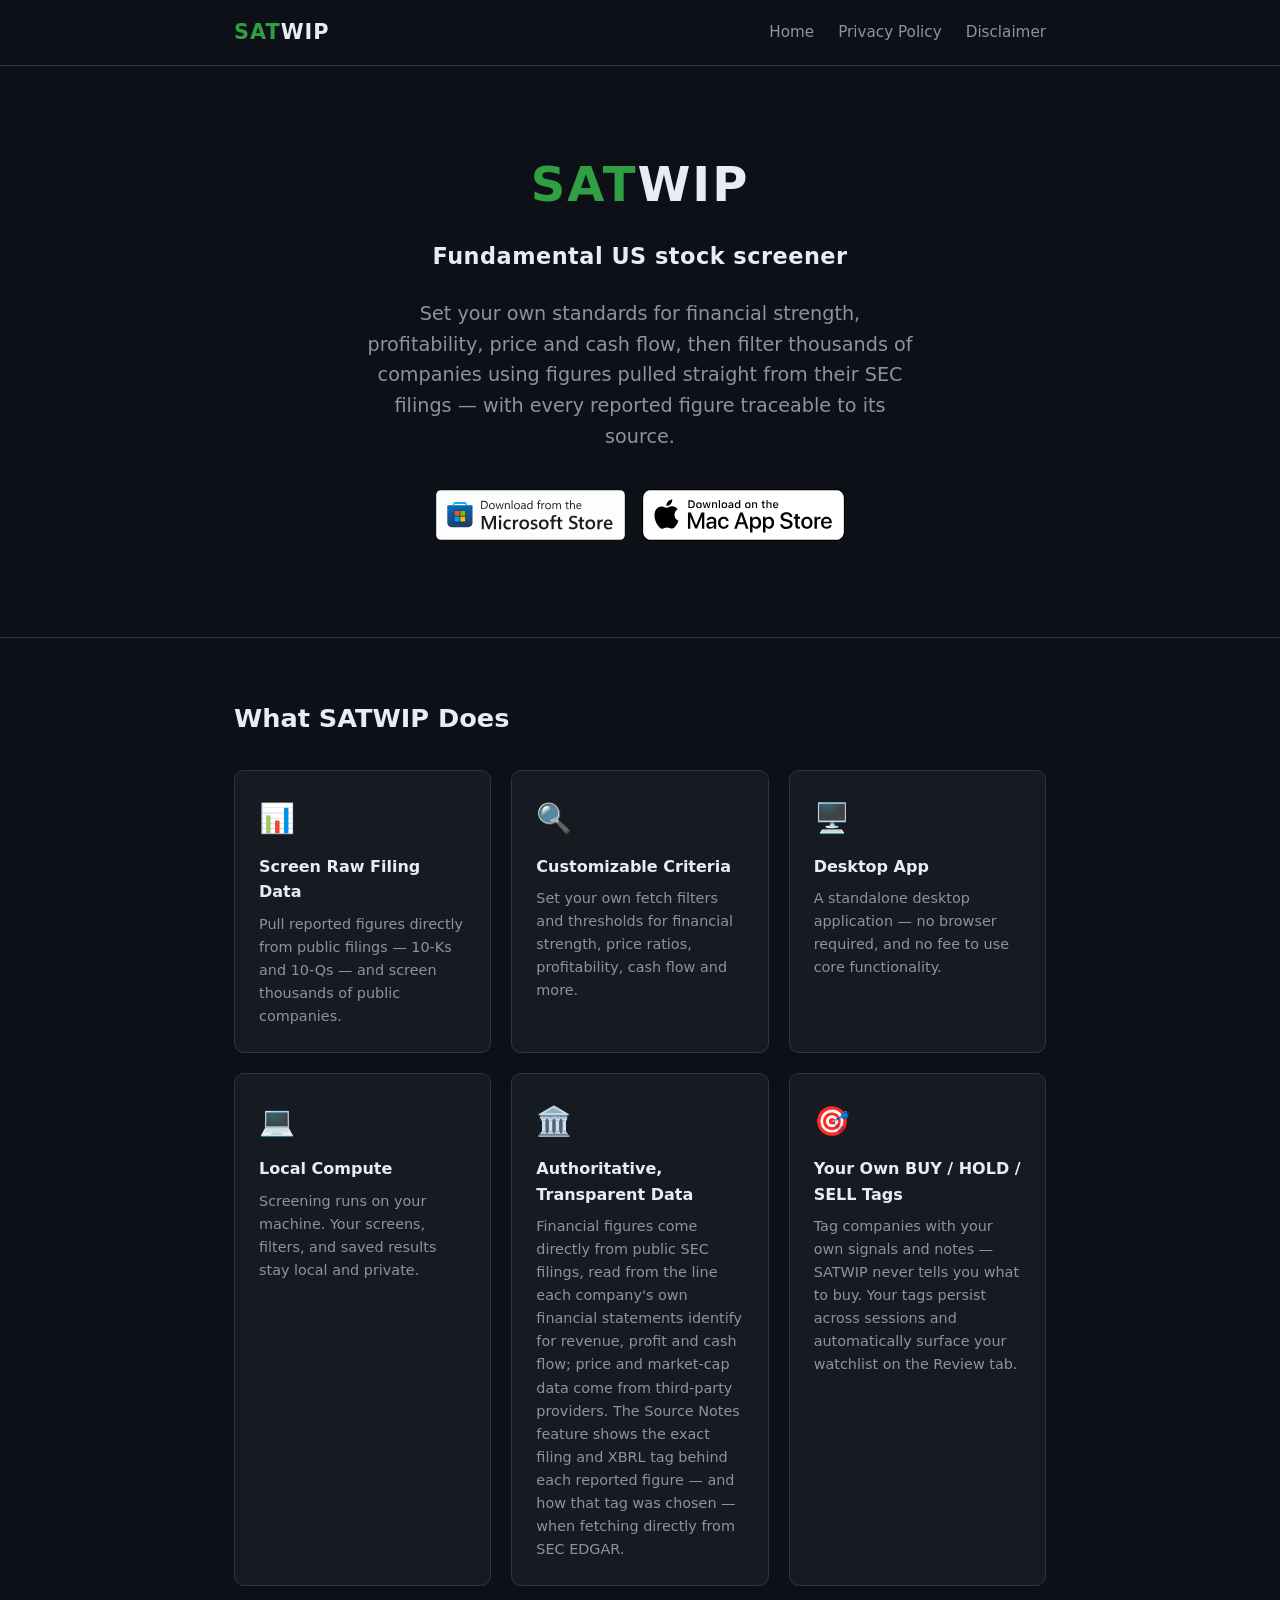
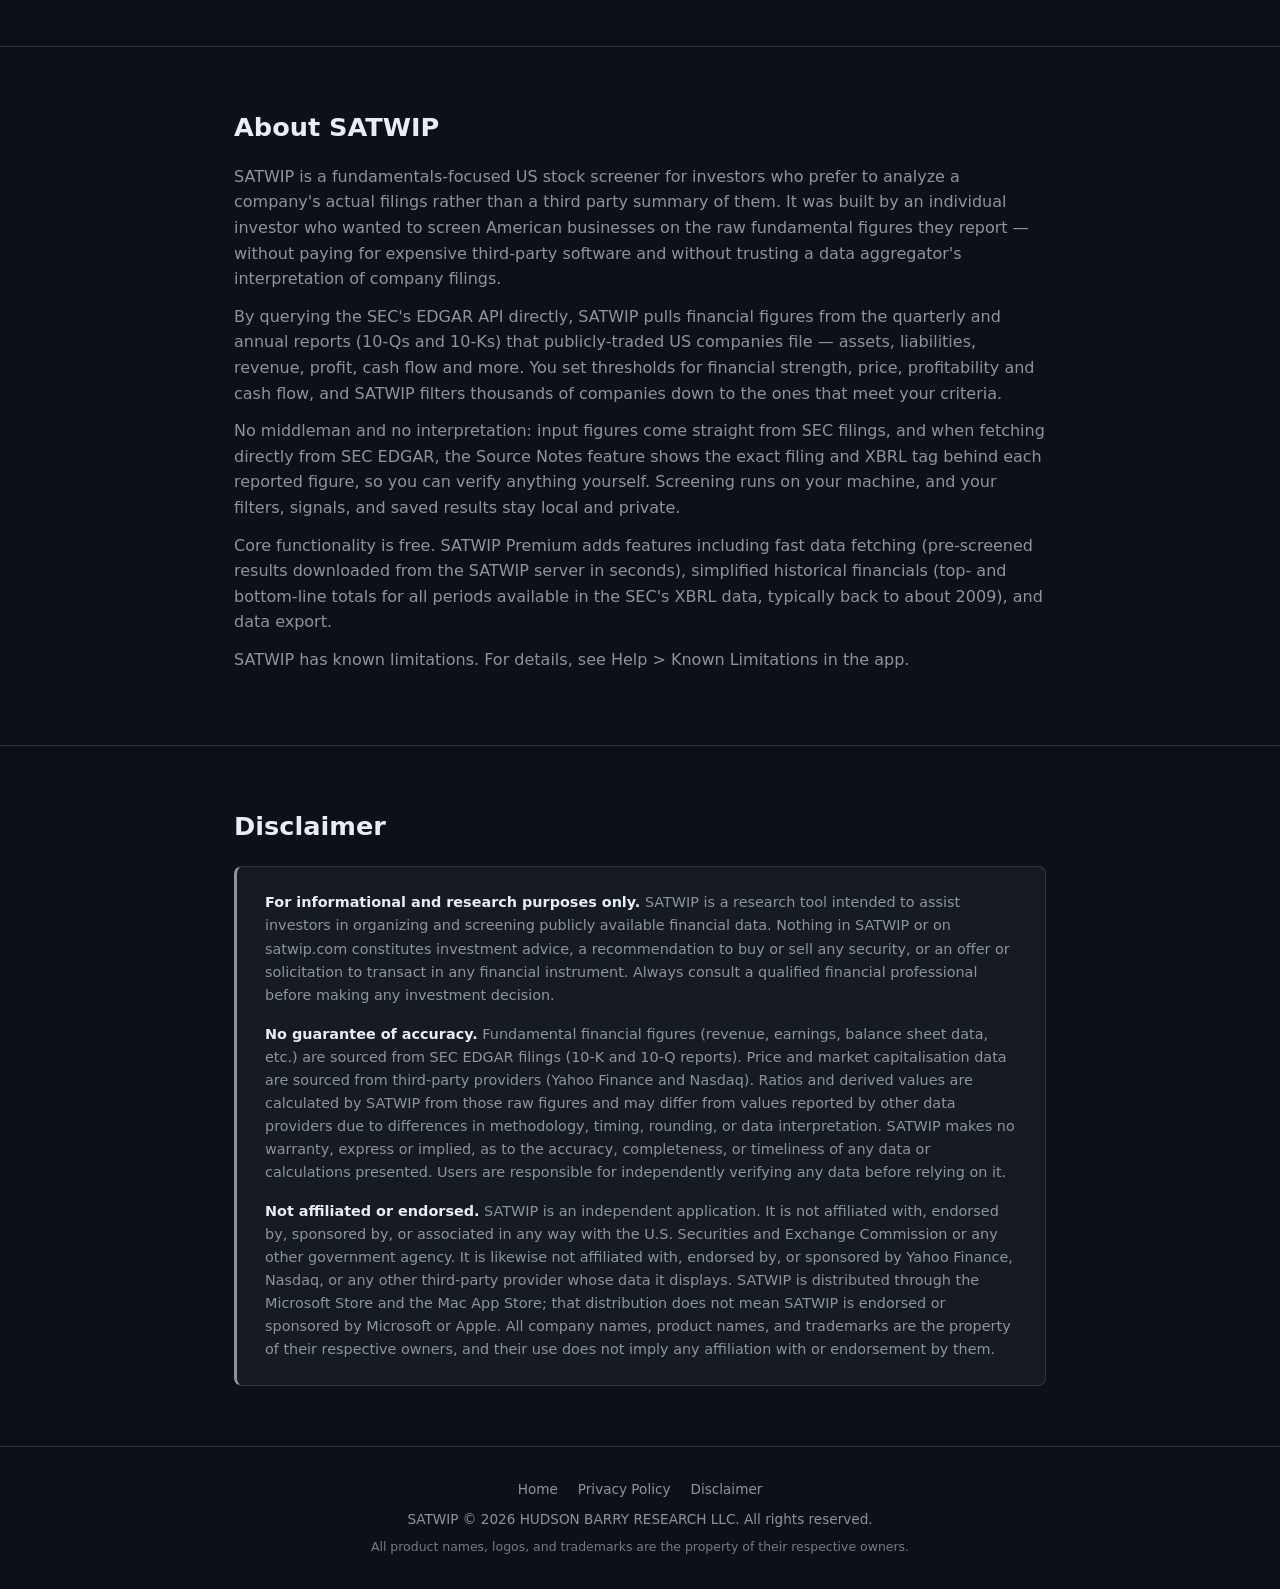
==== commit 51684bd5: "Privacy Policy §4 + About: figures read from each company's own statement structure; Direct Fetch al" ====
--- a/index.html
+++ b/index.html
@@ -96,7 +96,7 @@
           <div class="card">
             <div class="card-icon">🏛️</div>
             <h3>Authoritative, Transparent Data</h3>
-            <p>Financial figures come directly from public SEC filings; price and market-cap data come from third-party providers. The Source Notes feature shows the exact filing and XBRL tag behind each reported figure when fetching directly from SEC EDGAR.</p>
+            <p>Financial figures come directly from public SEC filings, read from the line each company's own financial statements identify for revenue, profit and cash flow; price and market-cap data come from third-party providers. The Source Notes feature shows the exact filing and XBRL tag behind each reported figure &mdash; and how that tag was chosen &mdash; when fetching directly from SEC EDGAR.</p>
           </div>
 
           <div class="card">
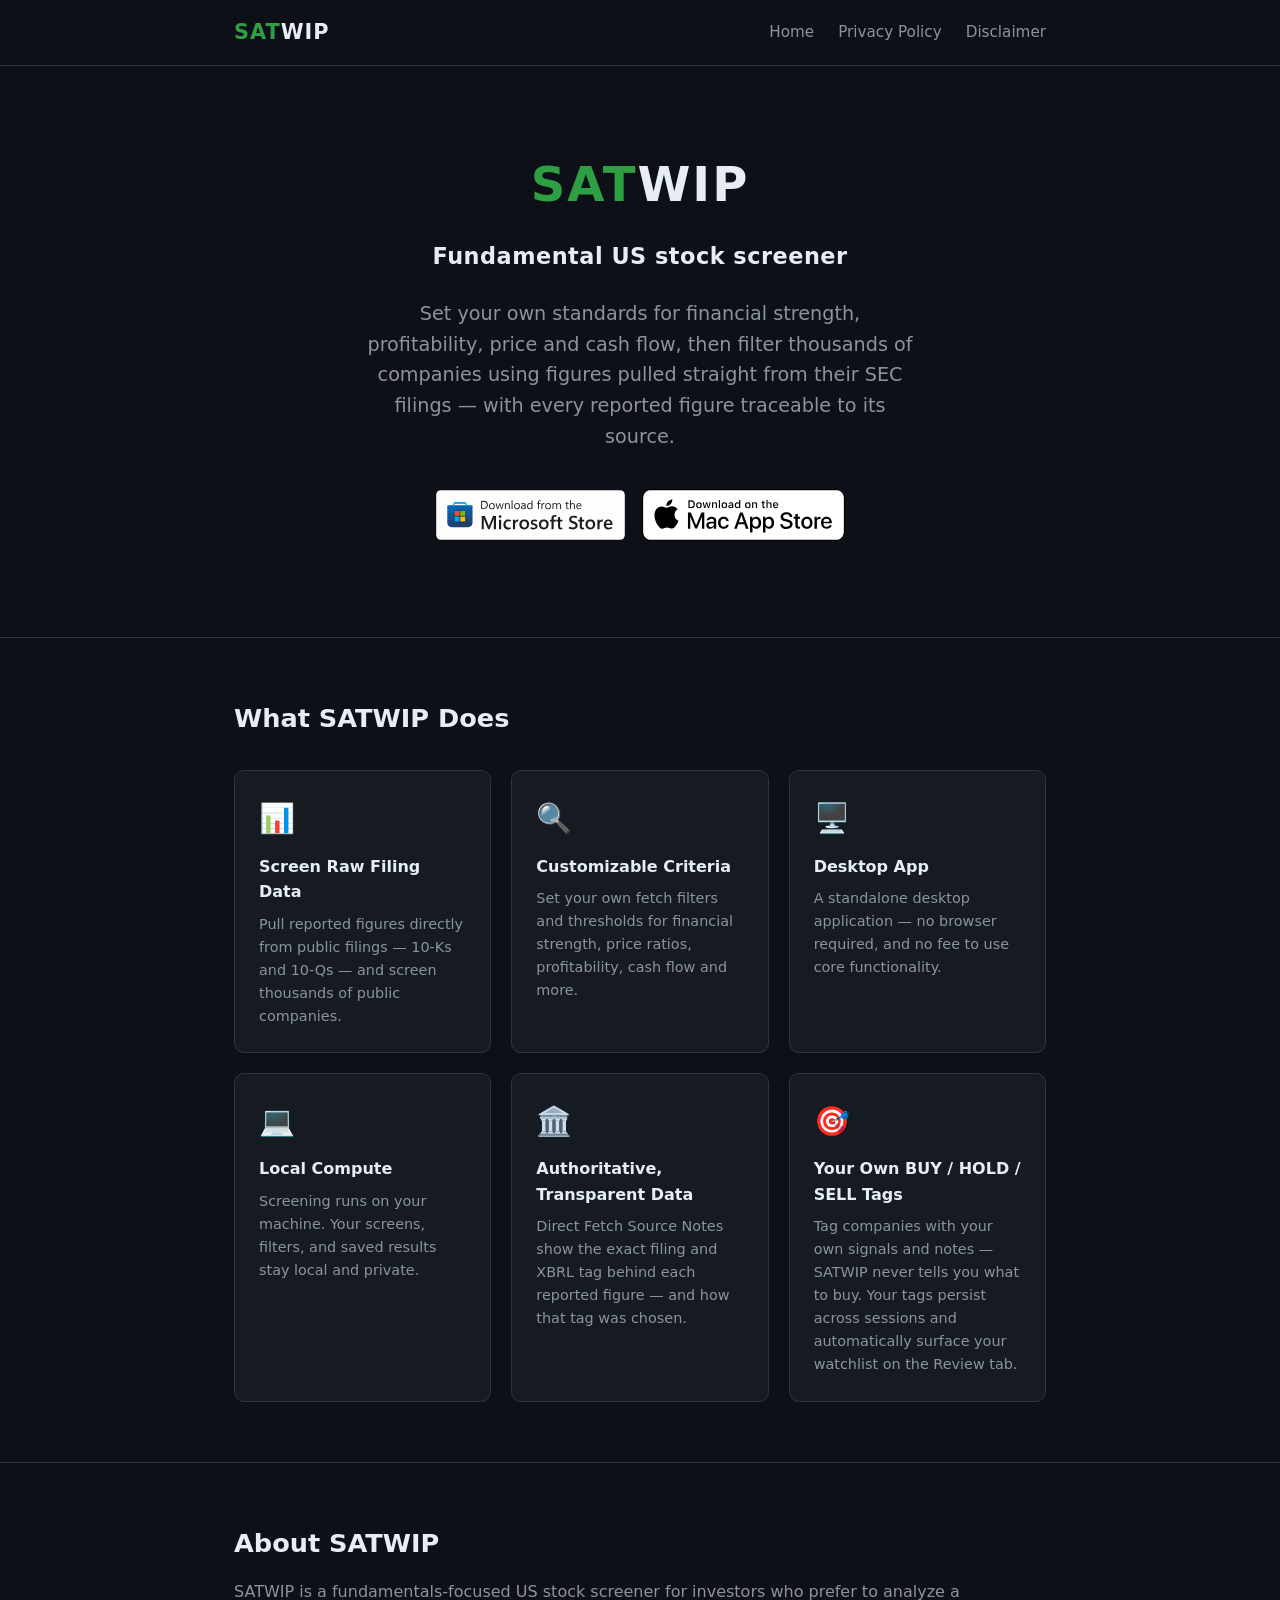
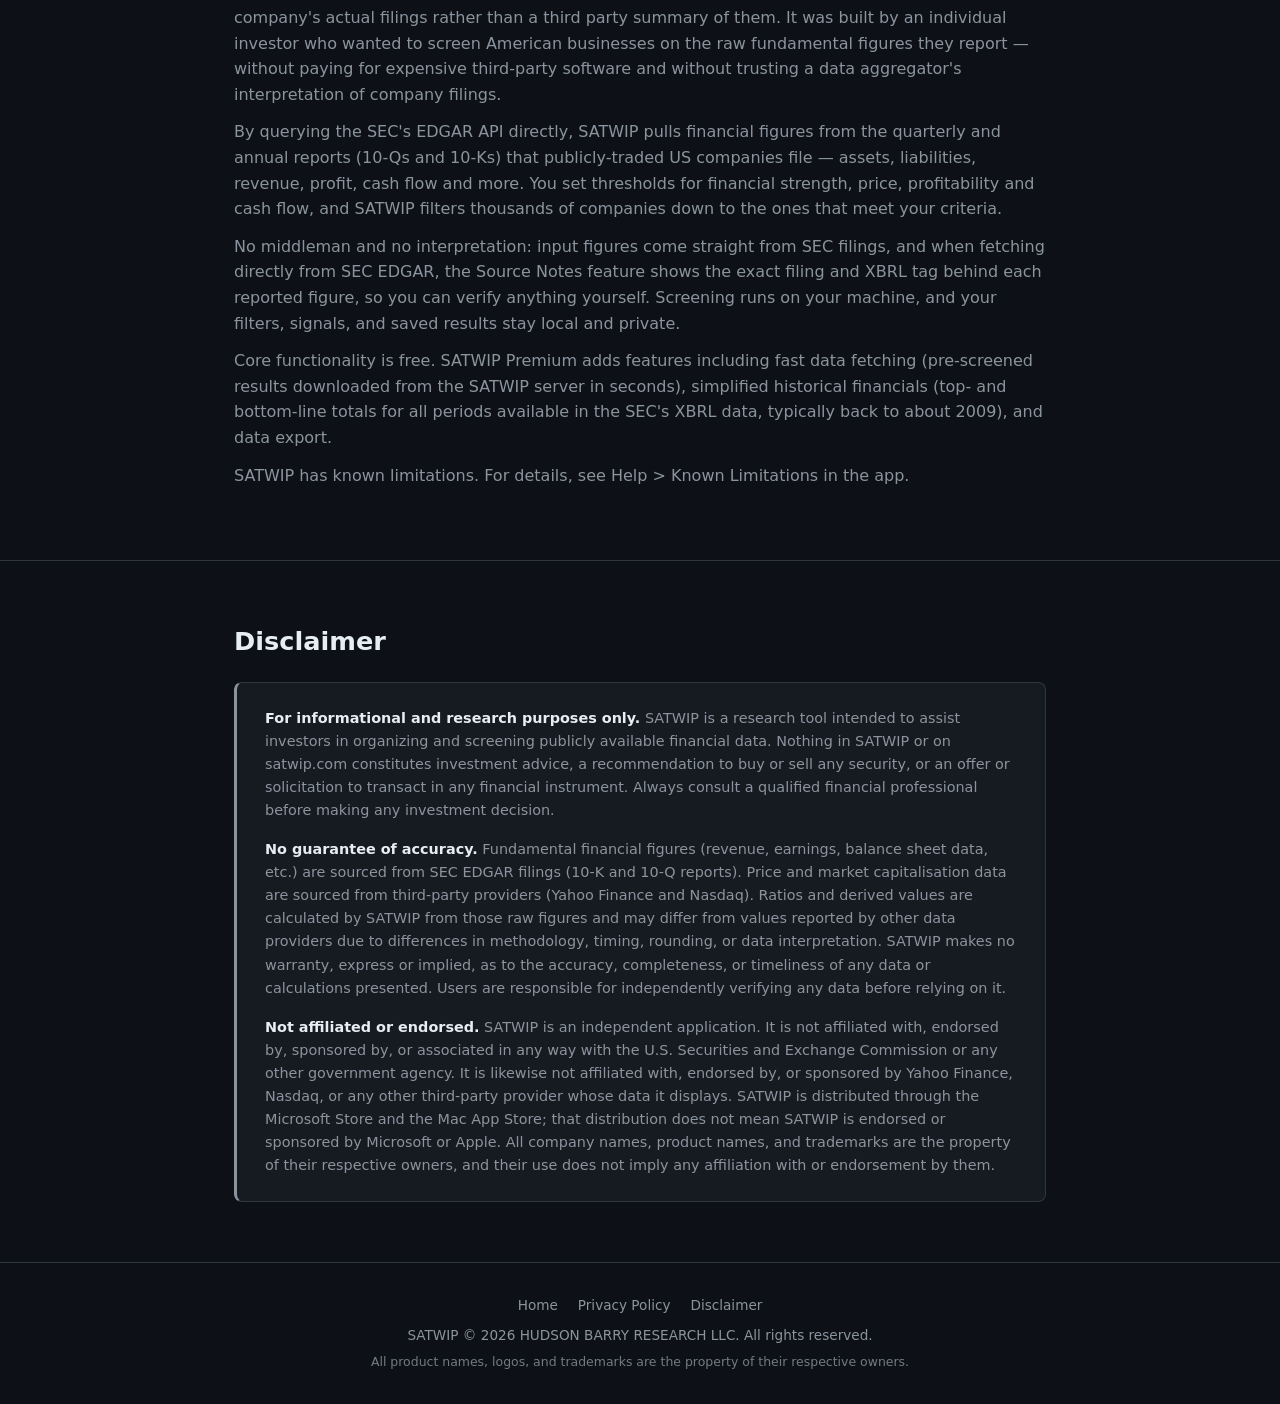
==== commit 91a243a0: "About card: shorten the data-transparency blurb to the Direct Fetch Source Notes sentence Co-Authore" ====
--- a/index.html
+++ b/index.html
@@ -96,7 +96,7 @@
           <div class="card">
             <div class="card-icon">🏛️</div>
             <h3>Authoritative, Transparent Data</h3>
-            <p>Financial figures come directly from public SEC filings, read from the line each company's own financial statements identify for revenue, profit and cash flow; price and market-cap data come from third-party providers. The Source Notes feature shows the exact filing and XBRL tag behind each reported figure &mdash; and how that tag was chosen &mdash; when fetching directly from SEC EDGAR.</p>
+            <p>Direct Fetch Source Notes show the exact filing and XBRL tag behind each reported figure &mdash; and how that tag was chosen.</p>
           </div>
 
           <div class="card">
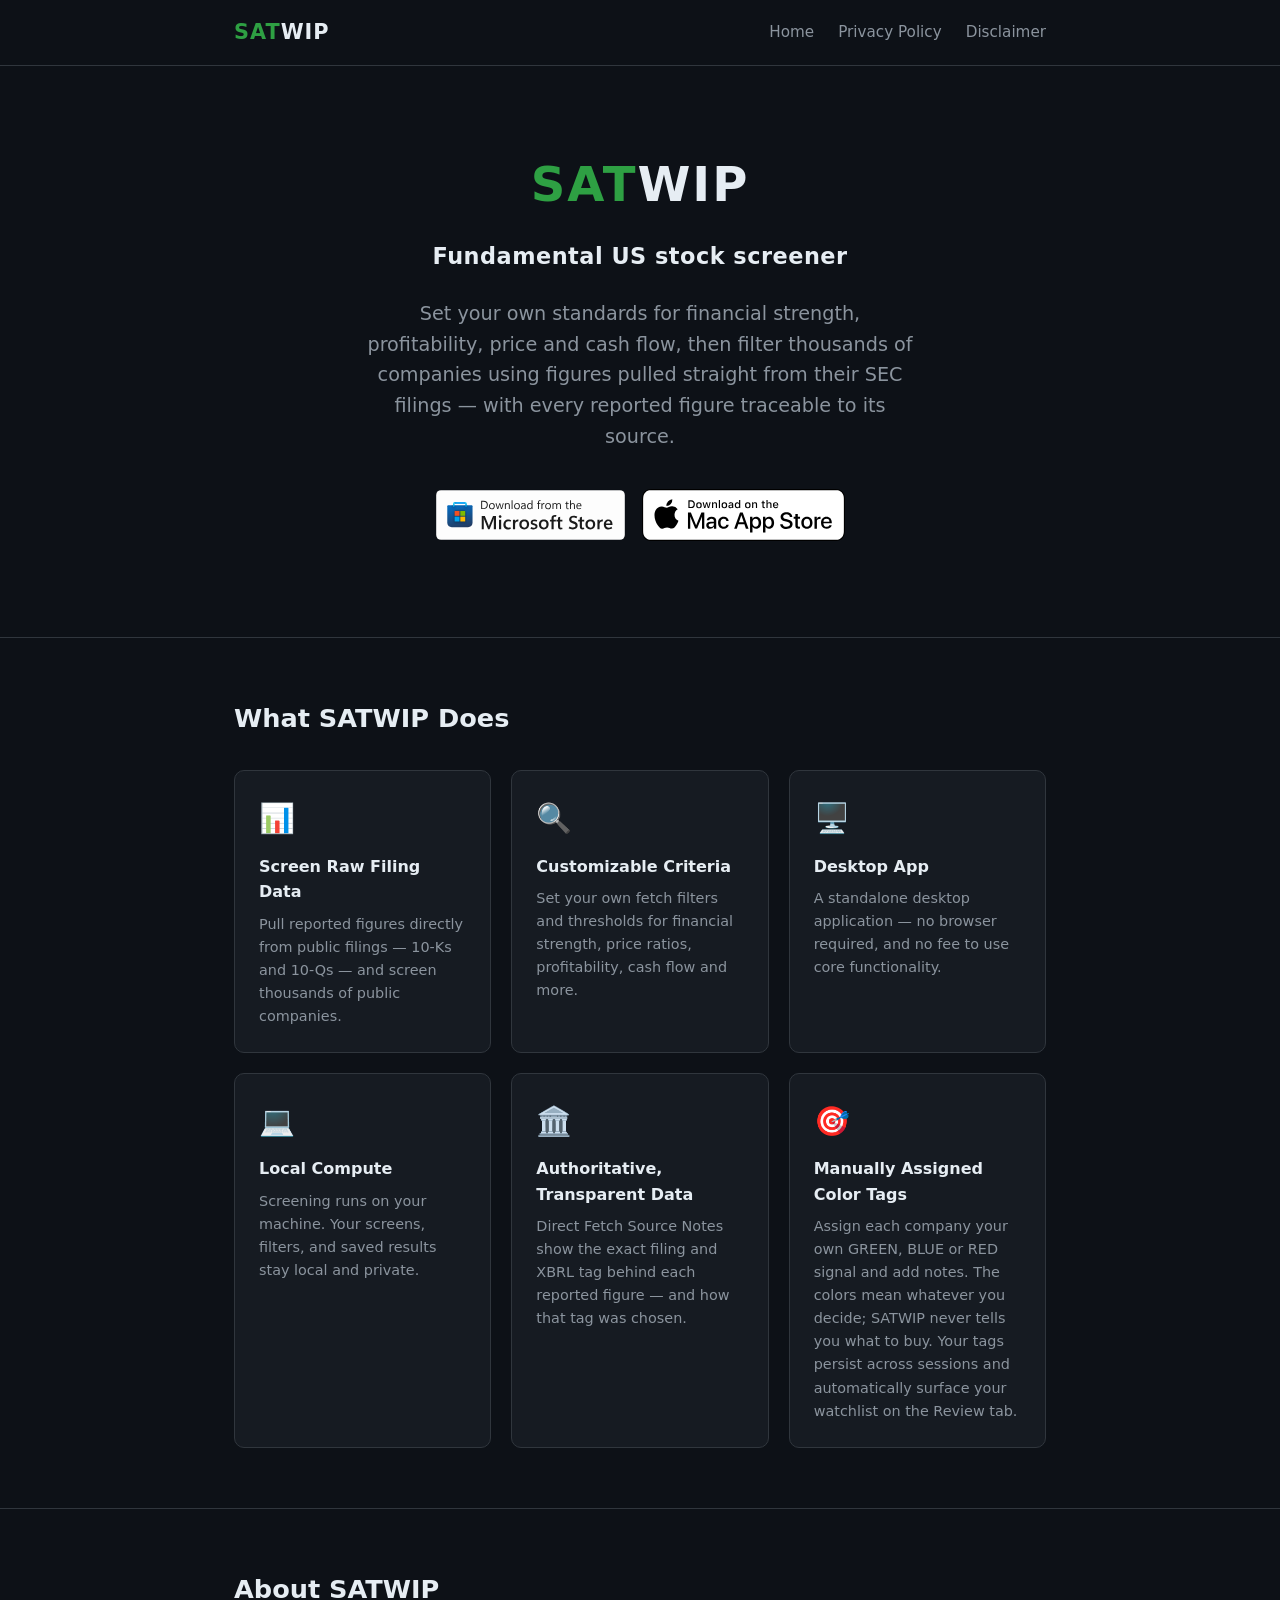
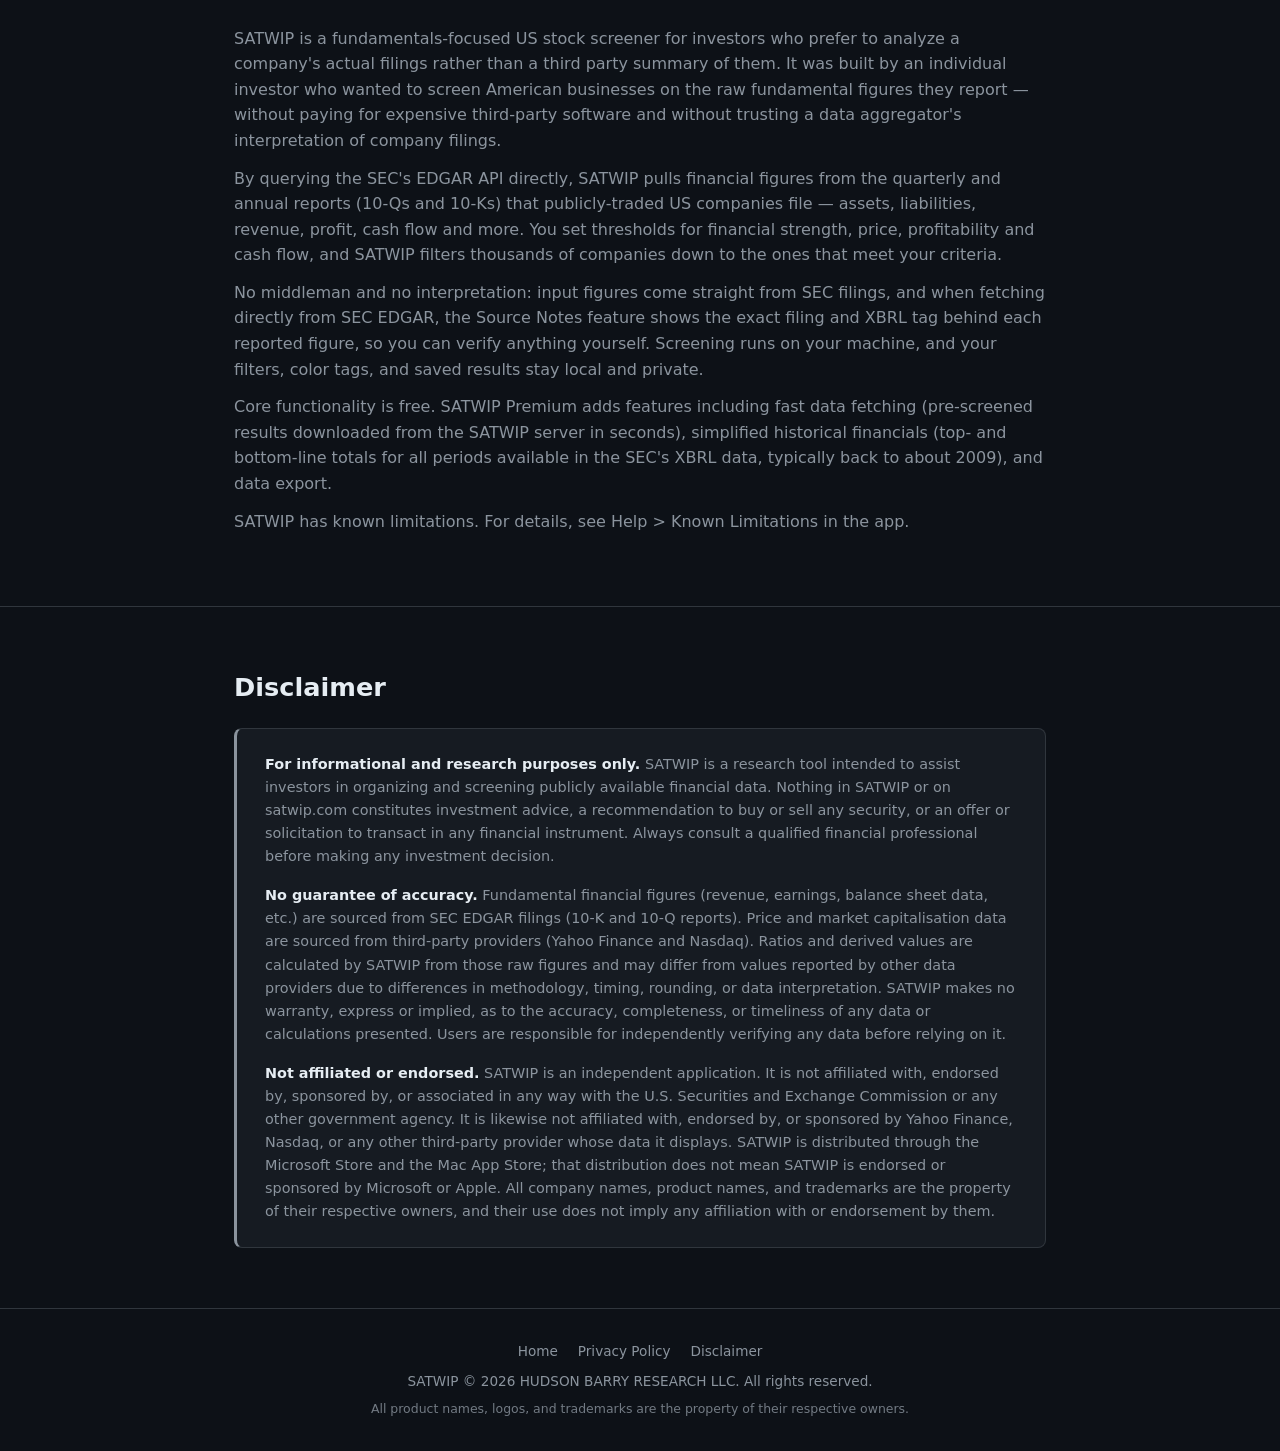
==== commit 0b4503fa: "Color tags for 2.1.2: feature card, About (matches the store long description) and Privacy Policy de" ====
--- a/index.html
+++ b/index.html
@@ -101,8 +101,8 @@
 
           <div class="card">
             <div class="card-icon">🎯</div>
-            <h3>Your Own BUY / HOLD / SELL Tags</h3>
-            <p>Tag companies with your own signals and notes — SATWIP never tells you what to buy. Your tags persist across sessions and automatically surface your watchlist on the Review tab.</p>
+            <h3>Manually Assigned Color Tags</h3>
+            <p>Assign each company your own GREEN, BLUE or RED signal and add notes. The colors mean whatever you decide; SATWIP never tells you what to buy. Your tags persist across sessions and automatically surface your watchlist on the Review tab.</p>
           </div>
 
         </div>
@@ -115,7 +115,7 @@
         <h2>About SATWIP</h2>
         <p>SATWIP is a fundamentals-focused US stock screener for investors who prefer to analyze a company's actual filings rather than a third party summary of them. It was built by an individual investor who wanted to screen American businesses on the raw fundamental figures they report — without paying for expensive third-party software and without trusting a data aggregator's interpretation of company filings.</p>
         <p>By querying the SEC's EDGAR API directly, SATWIP pulls financial figures from the quarterly and annual reports (10-Qs and 10-Ks) that publicly-traded US companies file — assets, liabilities, revenue, profit, cash flow and more. You set thresholds for financial strength, price, profitability and cash flow, and SATWIP filters thousands of companies down to the ones that meet your criteria.</p>
-        <p>No middleman and no interpretation: input figures come straight from SEC filings, and when fetching directly from SEC EDGAR, the Source Notes feature shows the exact filing and XBRL tag behind each reported figure, so you can verify anything yourself. Screening runs on your machine, and your filters, signals, and saved results stay local and private.</p>
+        <p>No middleman and no interpretation: input figures come straight from SEC filings, and when fetching directly from SEC EDGAR, the Source Notes feature shows the exact filing and XBRL tag behind each reported figure, so you can verify anything yourself. Screening runs on your machine, and your filters, color tags, and saved results stay local and private.</p>
         <p>Core functionality is free. SATWIP Premium adds features including fast data fetching (pre-screened results downloaded from the SATWIP server in seconds), simplified historical financials (top- and bottom-line totals for all periods available in the SEC's XBRL data, typically back to about 2009), and data export.</p>
         <p>SATWIP has known limitations. For details, see Help &gt; Known Limitations in the app.</p>
       </div>
